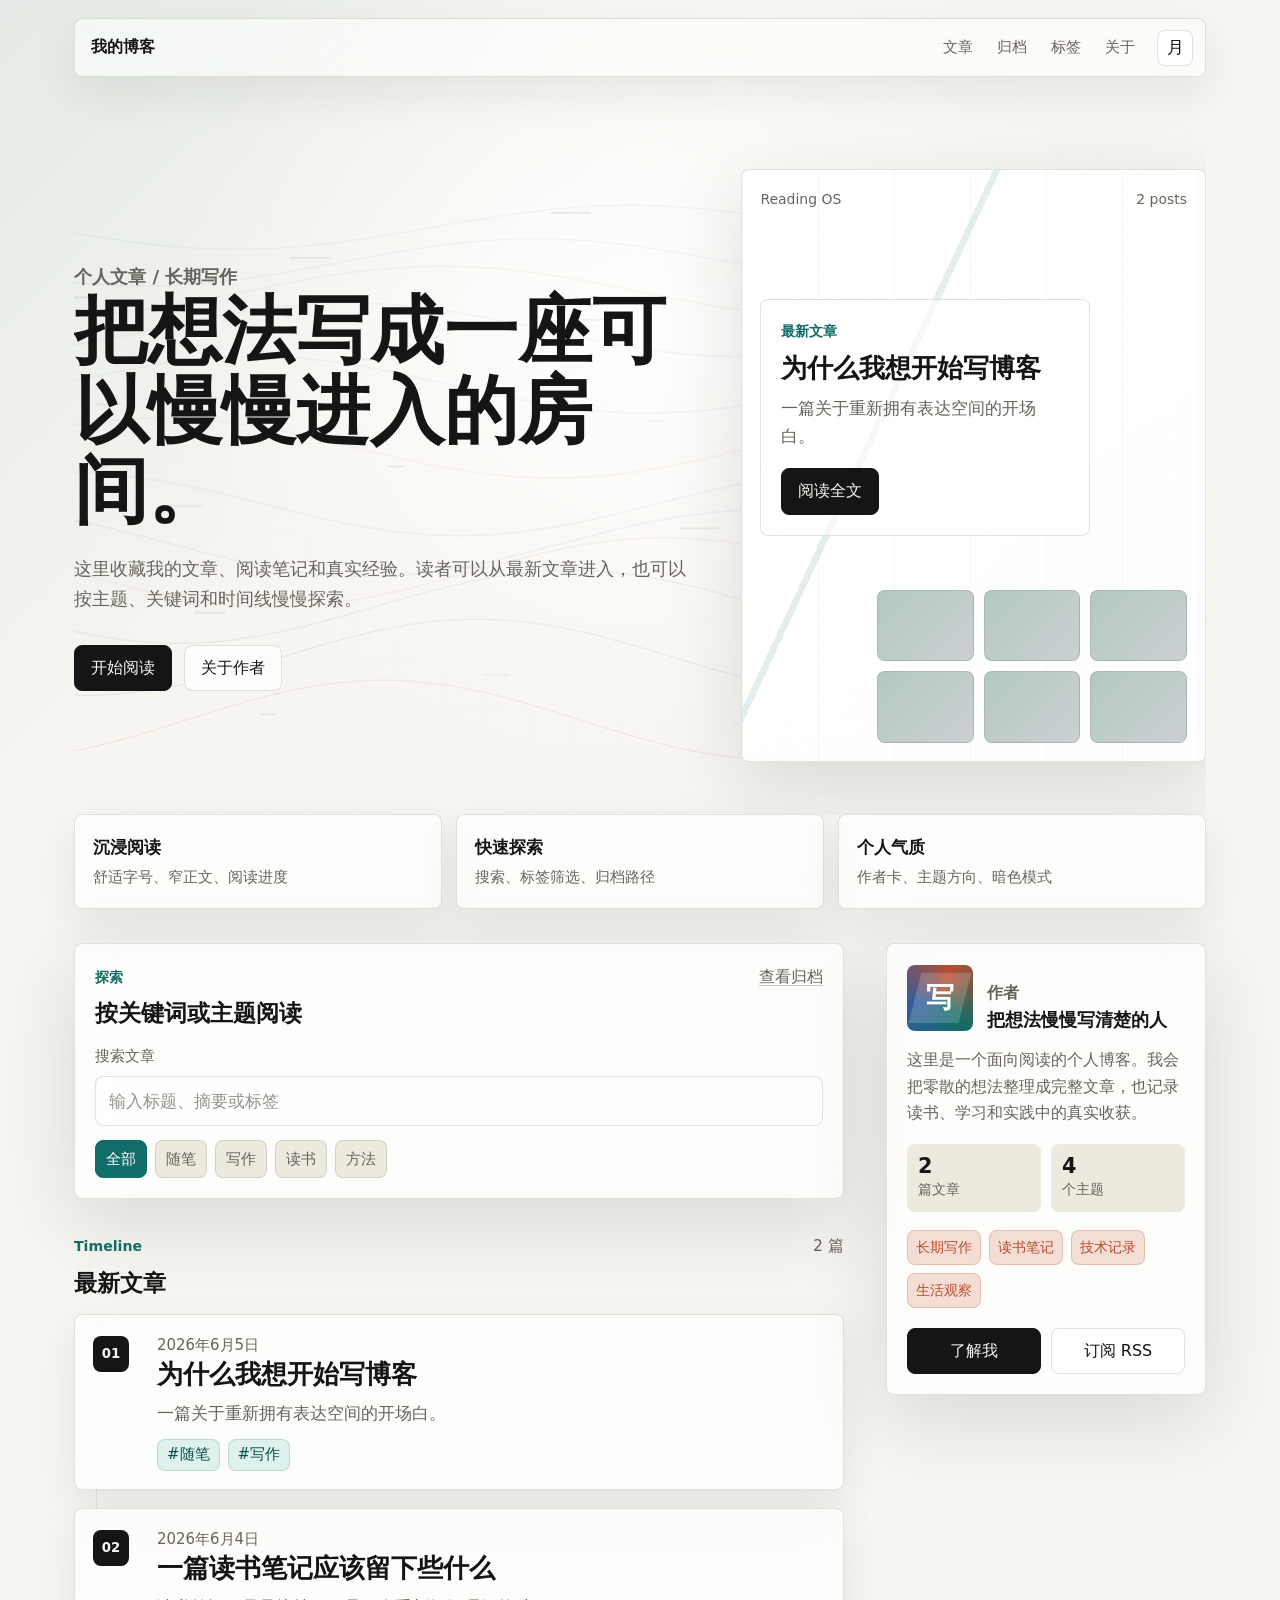
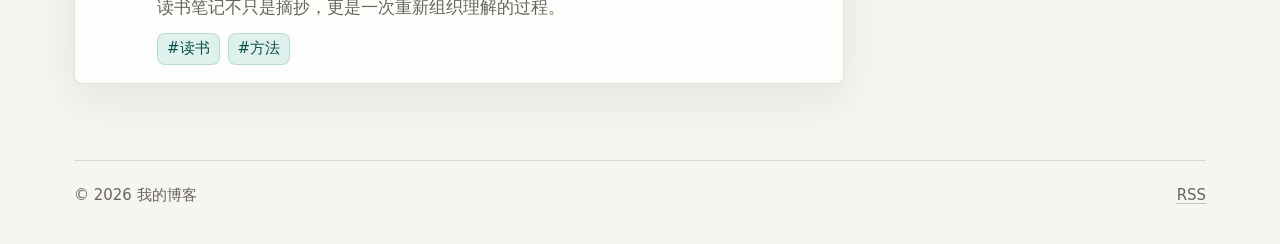
==== index.html @ 27caa25a "Add files via upload" ====
<!DOCTYPE html><html lang="zh-CN"> <head><meta charset="UTF-8"><meta name="description" content="一个用来认真写文章、整理想法、分享阅读的个人博客。"><meta name="viewport" content="width=device-width, initial-scale=1.0"><link rel="icon" type="image/svg+xml" href="/favicon.svg"><link rel="alternate" type="application/rss+xml" title="我的博客 RSS" href="/rss.xml"><title>我的博客</title><link rel="stylesheet" href="/_astro/BaseLayout.DSLB6Lpn.css"></head> <body> <div class="reading-progress" data-reading-progress aria-hidden="true"></div> <div class="page-shell"> <header class="site-header"> <a class="brand" href="/" aria-label="回到首页">我的博客</a> <div class="header-actions"> <nav aria-label="主导航"> <a href="/">文章</a><a href="/archive/">归档</a><a href="/tags/">标签</a><a href="/about/">关于</a> </nav> <button class="icon-button" type="button" data-theme-toggle aria-label="切换到深色模式">月</button> </div> </header> <main>  <section class="hero-stage" data-spotlight> <canvas class="kinetic-canvas" data-kinetic-canvas aria-hidden="true"></canvas> <div class="hero-copy" data-reveal> <p class="eyebrow">个人文章 / 长期写作</p> <h1>把想法写成一座可以慢慢进入的房间。</h1> <p>
这里收藏我的文章、阅读笔记和真实经验。读者可以从最新文章进入，也可以按主题、关键词和时间线慢慢探索。
</p> <div class="hero-actions" aria-label="主要入口"> <a class="primary-link" href="#latest-posts">开始阅读</a> <a class="secondary-link" href="/about/">关于作者</a> </div> </div> <div class="hero-visual" data-depth-card data-reveal> <div class="device-shell"> <div class="device-topline"> <span>Reading OS</span> <span>2 posts</span> </div> <article class="feature-note"> <p>最新文章</p> <h2>为什么我想开始写博客</h2> <span>一篇关于重新拥有表达空间的开场白。</span> <a href="/posts/hello-blog/">阅读全文</a> </article> <div class="signal-grid" aria-hidden="true"> <span></span> <span></span> <span></span> <span></span> <span></span> <span></span> </div> </div> </div> </section> <section class="experience-strip" aria-label="博客特性"> <div data-reveal> <strong>沉浸阅读</strong> <span>舒适字号、窄正文、阅读进度</span> </div> <div data-reveal> <strong>快速探索</strong> <span>搜索、标签筛选、归档路径</span> </div> <div data-reveal> <strong>个人气质</strong> <span>作者卡、主题方向、暗色模式</span> </div> </section> <div class="home-grid"> <div> <section class="explore-panel" aria-labelledby="explore-posts" data-depth-card data-reveal> <div class="section-heading"> <div> <p class="eyebrow">探索</p> <h2 id="explore-posts">按关键词或主题阅读</h2> </div> <a href="/archive/">查看归档</a> </div> <label class="search-box"> <span>搜索文章</span> <input data-post-search type="search" placeholder="输入标题、摘要或标签" autocomplete="off"> </label> <div class="filter-row" aria-label="按标签筛选"> <button class="filter-chip is-active" type="button" data-tag-filter="全部" aria-pressed="true"> 全部 </button><button class="filter-chip" type="button" data-tag-filter="随笔" aria-pressed="false"> 随笔 </button><button class="filter-chip" type="button" data-tag-filter="写作" aria-pressed="false"> 写作 </button><button class="filter-chip" type="button" data-tag-filter="读书" aria-pressed="false"> 读书 </button><button class="filter-chip" type="button" data-tag-filter="方法" aria-pressed="false"> 方法 </button> </div> </section> <section class="article-section" aria-labelledby="latest-posts"> <div class="section-heading" data-reveal> <div> <p class="eyebrow">Timeline</p> <h2 id="latest-posts">最新文章</h2> </div> <span class="count-label">2 篇</span> </div> <div class="post-list"> <article class="post-card" data-post-card data-depth-card data-reveal data-tags="随笔,写作" data-search-text="为什么我想开始写博客 一篇关于重新拥有表达空间的开场白。 随笔 写作" style="--delay: 0ms"> <div class="post-index">01</div> <div class="post-content"> <div class="post-meta">2026年6月5日</div> <h2><a href="/posts/hello-blog/">为什么我想开始写博客</a></h2> <p>一篇关于重新拥有表达空间的开场白。</p> <div class="tag-row" aria-label="文章标签"> <a href="/tags/%E9%9A%8F%E7%AC%94/">#随笔</a><a href="/tags/%E5%86%99%E4%BD%9C/">#写作</a> </div> </div> </article><article class="post-card" data-post-card data-depth-card data-reveal data-tags="读书,方法" data-search-text="一篇读书笔记应该留下些什么 读书笔记不只是摘抄，更是一次重新组织理解的过程。 读书 方法" style="--delay: 80ms"> <div class="post-index">02</div> <div class="post-content"> <div class="post-meta">2026年6月4日</div> <h2><a href="/posts/reading-notes-example/">一篇读书笔记应该留下些什么</a></h2> <p>读书笔记不只是摘抄，更是一次重新组织理解的过程。</p> <div class="tag-row" aria-label="文章标签"> <a href="/tags/%E8%AF%BB%E4%B9%A6/">#读书</a><a href="/tags/%E6%96%B9%E6%B3%95/">#方法</a> </div> </div> </article> </div> <p class="empty-state" data-empty-state hidden>没有找到匹配的文章。</p> </section> </div> <aside class="author-panel" data-depth-card data-reveal aria-label="作者资料"> <div class="author-identity"> <div class="author-avatar" aria-hidden="true"> <span>写</span> </div> <div> <p class="eyebrow">作者</p> <h2>把想法慢慢写清楚的人</h2> </div> </div> <p>
这里是一个面向阅读的个人博客。我会把零散的想法整理成完整文章，也记录读书、学习和实践中的真实收获。
</p> <div class="author-stats" aria-label="博客概况"> <span><strong>2</strong> 篇文章</span> <span><strong>4</strong> 个主题</span> </div> <div class="topic-list" aria-label="常写主题"> <span>长期写作</span><span>读书笔记</span><span>技术记录</span><span>生活观察</span> </div> <div class="author-links"> <a href="/about/">了解我</a> <a href="/rss.xml">订阅 RSS</a> </div> </aside> </div>  </main> <footer class="site-footer"> <span>© 2026 我的博客</span> <a href="/rss.xml">RSS</a> </footer> </div> <script src="/site.js"></script> </body> </html>
---- _astro/BaseLayout.DSLB6Lpn.css ----
:root{color-scheme:light;--bg: #f6f5f0;--bg-rgb: 246, 245, 240;--surface: rgba(255, 255, 255, .74);--surface-solid: #ffffff;--surface-soft: #ece9df;--text: #151515;--muted: #67645c;--line: rgba(32, 32, 29, .13);--accent: #126c67;--accent-strong: #0a4d49;--accent-soft: #dff1ec;--warm: #b94d30;--warm-soft: #f4ddd4;--cool: #345c9c;--focus: #b94d30;--shadow: 0 24px 80px rgba(29, 29, 26, .13);--soft-shadow: 0 16px 45px rgba(29, 29, 26, .08);--max-width: 1180px;--reading-width: 720px;--spotlight-x: 50%;--spotlight-y: 18%}:root[data-theme=dark]{color-scheme:dark;--bg: #0f1110;--bg-rgb: 15, 17, 16;--surface: rgba(30, 32, 30, .72);--surface-solid: #1d1f1d;--surface-soft: #262925;--text: #f6f3ea;--muted: #b5b0a3;--line: rgba(246, 243, 234, .13);--accent: #79d2c2;--accent-strong: #a8efe2;--accent-soft: #173a36;--warm: #f09a75;--warm-soft: #3b261f;--cool: #9bbcff;--shadow: 0 24px 90px rgba(0, 0, 0, .42);--soft-shadow: 0 14px 42px rgba(0, 0, 0, .3)}*{box-sizing:border-box}html{background:radial-gradient(circle at var(--spotlight-x) var(--spotlight-y),rgba(255,255,255,.9),transparent 28rem),linear-gradient(135deg,rgba(18,108,103,.08),transparent 34rem),var(--bg);color:var(--text);font-family:ui-sans-serif,system-ui,-apple-system,BlinkMacSystemFont,Segoe UI,sans-serif;font-size:17px;line-height:1.65;scroll-behavior:smooth}:root[data-theme=dark] html,:root[data-theme=dark]{background:radial-gradient(circle at var(--spotlight-x) var(--spotlight-y),rgba(121,210,194,.18),transparent 28rem),linear-gradient(135deg,rgba(240,154,117,.1),transparent 34rem),var(--bg)}body{margin:0}body:before{background-image:linear-gradient(rgba(var(--bg-rgb),.2) 1px,transparent 1px),linear-gradient(90deg,rgba(var(--bg-rgb),.2) 1px,transparent 1px);background-size:44px 44px;content:"";inset:0;opacity:.34;pointer-events:none;position:fixed;z-index:-1}a{color:inherit;text-decoration-color:color-mix(in srgb,currentColor 35%,transparent);text-underline-offset:.18em;transition:color .18s ease,text-decoration-color .18s ease,background .18s ease,border-color .18s ease,transform .18s ease}a:hover{color:var(--accent-strong);text-decoration-color:currentColor}button,input{font:inherit}a:focus-visible,button:focus-visible,input:focus-visible{border-radius:8px;outline:3px solid color-mix(in srgb,var(--focus) 44%,transparent);outline-offset:4px}.reading-progress{background:linear-gradient(90deg,var(--accent),var(--cool),var(--warm));height:3px;left:0;position:fixed;right:0;top:0;transform:scaleX(0);transform-origin:left;z-index:40}.page-shell{margin:0 auto;max-width:var(--max-width);min-height:100vh;padding:18px 24px 36px}.site-header{align-items:center;backdrop-filter:blur(22px) saturate(160%);background:color-mix(in srgb,var(--surface) 76%,transparent);border:1px solid var(--line);border-radius:8px;box-shadow:var(--soft-shadow);display:flex;justify-content:space-between;gap:20px;padding:10px 12px 10px 16px;position:sticky;top:14px;z-index:30}.brand{color:var(--text);font-size:.96rem;font-weight:780;text-decoration:none;white-space:nowrap}.header-actions{align-items:center;display:flex;gap:12px}.site-header nav{align-items:center;display:flex;flex-wrap:wrap;gap:4px;justify-content:flex-end}.site-header nav a{border-radius:8px;color:var(--muted);font-size:.9rem;padding:6px 10px;text-decoration:none}.site-header nav a:hover{background:var(--surface-soft);color:var(--text)}.icon-button{align-items:center;background:var(--surface-solid);border:1px solid var(--line);border-radius:8px;color:var(--text);cursor:pointer;display:inline-flex;height:36px;justify-content:center;line-height:1;min-width:36px;padding:0}.icon-button:hover{border-color:color-mix(in srgb,var(--accent) 45%,var(--line));color:var(--accent-strong);transform:translateY(-1px)}main{padding:34px 0 32px}.hero-stage{align-items:center;display:grid;gap:42px;grid-template-columns:minmax(0,1.05fr) minmax(340px,.78fr);overflow:hidden;padding:58px 0 52px;position:relative}.kinetic-canvas{inset:0;opacity:.9;pointer-events:none;position:absolute;width:100%;height:100%;z-index:-1}.hero-copy{max-width:760px}.eyebrow{color:var(--accent);font-size:.83rem;font-weight:780;margin:0 0 12px}h1,h2,h3{line-height:1.08;margin:0}.hero-copy h1,.intro h1,.page-title h1,.article-header h1{font-family:ui-serif,Georgia,Times New Roman,"Noto Serif SC",serif;font-size:4.35rem;font-weight:820;max-width:830px}.hero-copy p,.intro p,.page-title p,.article-header p{color:var(--muted);font-size:1.08rem;margin:22px 0 0;max-width:650px}.hero-actions{display:flex;flex-wrap:wrap;gap:12px;margin-top:30px}.primary-link,.secondary-link,.author-links a,.feature-note a{align-items:center;border-radius:8px;display:inline-flex;font-size:.94rem;justify-content:center;min-height:42px;padding:9px 16px;text-decoration:none}.primary-link,.author-links a:first-child,.feature-note a{background:var(--text);border:1px solid var(--text);color:var(--bg)}.secondary-link,.author-links a:last-child{background:var(--surface);border:1px solid var(--line);color:var(--text)}.primary-link:hover,.secondary-link:hover,.author-links a:hover,.feature-note a:hover{transform:translateY(-2px)}.hero-visual{perspective:1200px}.device-shell{backdrop-filter:blur(28px) saturate(150%);background:linear-gradient(145deg,color-mix(in srgb,var(--surface-solid) 82%,transparent),color-mix(in srgb,var(--surface) 74%,transparent)),var(--surface);border:1px solid var(--line);border-radius:8px;box-shadow:var(--shadow);min-height:490px;overflow:hidden;padding:18px;position:relative;transform-style:preserve-3d}.device-shell:before{background:linear-gradient(115deg,transparent 0 34%,color-mix(in srgb,var(--accent) 28%,transparent) 34% 35%,transparent 35% 100%),repeating-linear-gradient(90deg,color-mix(in srgb,var(--line) 58%,transparent) 0 1px,transparent 1px 76px);content:"";inset:0;opacity:.42;position:absolute}.device-topline,.feature-note,.signal-grid{position:relative}.device-topline{align-items:center;color:var(--muted);display:flex;font-size:.82rem;justify-content:space-between}.feature-note{background:color-mix(in srgb,var(--surface-solid) 66%,transparent);border:1px solid var(--line);border-radius:8px;margin-top:88px;max-width:330px;padding:20px}.feature-note p{color:var(--accent);font-size:.84rem;font-weight:760;margin:0 0 10px}.feature-note h2{font-size:1.55rem}.feature-note span{color:var(--muted);display:block;margin-top:12px}.feature-note a{margin-top:18px}.signal-grid{display:grid;gap:10px;grid-template-columns:repeat(3,1fr);margin-left:auto;margin-top:54px;width:min(100%,310px)}.signal-grid span{aspect-ratio:1.35;background:linear-gradient(135deg,color-mix(in srgb,var(--accent) 26%,transparent),color-mix(in srgb,var(--cool) 18%,transparent)),var(--surface-soft);border:1px solid var(--line);border-radius:8px}.experience-strip{display:grid;gap:14px;grid-template-columns:repeat(3,1fr);margin-bottom:34px}.experience-strip div{backdrop-filter:blur(18px);background:var(--surface);border:1px solid var(--line);border-radius:8px;box-shadow:var(--soft-shadow);padding:18px}.experience-strip strong,.experience-strip span{display:block}.experience-strip strong{font-size:1rem}.experience-strip span{color:var(--muted);font-size:.9rem;margin-top:4px}.home-grid,.about-grid{align-items:start;display:grid;gap:42px;grid-template-columns:minmax(0,1fr) 320px}.about-grid{grid-template-columns:minmax(0,var(--reading-width)) 320px}.author-panel,.explore-panel{backdrop-filter:blur(24px) saturate(145%);background:var(--surface);border:1px solid var(--line);border-radius:8px;box-shadow:var(--shadow)}.author-panel{padding:20px;position:sticky;top:92px;transform-style:preserve-3d}.author-identity{align-items:center;display:flex;gap:14px}.author-avatar{align-items:center;aspect-ratio:1;background:conic-gradient(from 140deg,var(--accent),var(--cool),var(--warm),var(--accent));border-radius:8px;color:#fff;display:inline-flex;flex:0 0 66px;font-family:ui-serif,Georgia,"Noto Serif SC",serif;font-size:1.65rem;font-weight:820;justify-content:center;overflow:hidden;position:relative}.author-avatar:before{background:#ffffff2e;content:"";inset:8px;position:absolute;transform:skew(-14deg)}.author-avatar span{position:relative}.author-panel .eyebrow{margin-bottom:2px}.author-panel h2{font-size:1.08rem;line-height:1.24}.author-panel p{color:var(--muted);font-size:.94rem;margin:16px 0 0}.author-stats{display:grid;gap:10px;grid-template-columns:1fr 1fr;margin-top:18px}.author-stats span{background:var(--surface-soft);border-radius:8px;color:var(--muted);display:grid;font-size:.82rem;padding:11px}.author-stats strong{color:var(--text);font-size:1.22rem;line-height:1.1}.topic-list{display:flex;flex-wrap:wrap;gap:8px;margin-top:18px}.topic-list span{background:var(--warm-soft);border:1px solid color-mix(in srgb,var(--warm) 22%,transparent);border-radius:8px;color:var(--warm);font-size:.82rem;padding:5px 8px}.author-links{display:grid;gap:10px;grid-template-columns:1fr 1fr;margin-top:20px}.explore-panel{margin-bottom:34px;padding:20px}.section-heading{align-items:baseline;display:flex;justify-content:space-between;gap:16px;margin-bottom:18px}.section-heading h2{font-size:1.35rem}.section-heading a,.count-label{color:var(--muted);font-size:.92rem}.search-box{display:grid;gap:8px}.search-box span{color:var(--muted);font-size:.86rem}.search-box input{background:color-mix(in srgb,var(--surface-solid) 65%,transparent);border:1px solid var(--line);border-radius:8px;color:var(--text);min-height:48px;padding:10px 13px;width:100%}.search-box input::placeholder{color:color-mix(in srgb,var(--muted) 70%,transparent)}.filter-row{display:flex;flex-wrap:wrap;gap:8px;margin-top:14px}.filter-chip{background:var(--surface-soft);border:1px solid var(--line);border-radius:8px;color:var(--muted);cursor:pointer;font-size:.86rem;min-height:34px;padding:6px 10px;transition:transform .16s ease,background .16s ease,color .16s ease}.filter-chip:hover{transform:translateY(-1px)}.filter-chip.is-active{background:var(--accent);border-color:var(--accent);color:#fff}.article-section{position:relative}.article-section:before{background:linear-gradient(var(--accent),transparent);content:"";height:calc(100% - 84px);left:22px;opacity:.22;position:absolute;top:84px;width:1px}.post-list{display:grid;gap:18px}.post-card{backdrop-filter:blur(20px);background:var(--surface);border:1px solid var(--line);border-radius:8px;box-shadow:var(--soft-shadow);display:grid;gap:18px;grid-template-columns:46px minmax(0,1fr);padding:18px;position:relative;transform-style:preserve-3d;transition:background .18s ease,border-color .18s ease,box-shadow .18s ease,transform .18s ease}.post-card:hover{border-color:color-mix(in srgb,var(--accent) 34%,var(--line));box-shadow:var(--shadow)}.post-card[hidden]{display:none}.post-index{align-items:center;background:var(--text);border-radius:8px;color:var(--bg);display:inline-flex;font-size:.78rem;font-weight:760;height:36px;justify-content:center;margin-top:3px;width:36px}.post-card h2{font-size:1.5rem;margin-top:4px}.post-card h2 a{text-decoration:none}.post-card p{color:var(--muted);margin:10px 0 12px;max-width:680px}.post-meta{align-items:center;color:var(--muted);display:flex;flex-wrap:wrap;font-size:.88rem;gap:8px 14px}.tag-row{display:flex;flex-wrap:wrap;gap:8px}.tag-row a,.tag-cloud a{background:var(--accent-soft);border:1px solid color-mix(in srgb,var(--accent) 18%,transparent);border-radius:8px;color:var(--accent-strong);font-size:.88rem;line-height:1.2;padding:6px 9px;text-decoration:none}.tag-row a:hover,.tag-cloud a:hover{background:color-mix(in srgb,var(--accent-soft) 76%,var(--surface-solid));transform:translateY(-1px)}.empty-state{background:var(--surface);border:1px dashed var(--line);border-radius:8px;color:var(--muted);margin-top:16px;padding:16px}.page-title{border-bottom:1px solid var(--line);margin-bottom:34px;padding-bottom:28px}.article-page{margin:0 auto;max-width:var(--reading-width)}.article-header{border-bottom:1px solid var(--line);margin-bottom:34px;padding-bottom:28px}.article-header h1,.page-title h1{font-size:3rem;margin-top:12px}.article-header .tag-row{margin-top:18px}.prose{font-family:ui-serif,Georgia,Times New Roman,"Noto Serif SC",serif;font-size:1.08rem}.prose>*+*{margin-top:1.05em}.prose h2{font-family:ui-sans-serif,system-ui,-apple-system,BlinkMacSystemFont,Segoe UI,sans-serif;font-size:1.32rem;margin-top:2em}.prose p{margin-bottom:0}.prose ul,.prose ol{padding-left:1.4em}.prose li+li{margin-top:.35em}.prose code{background:var(--surface-soft);border-radius:4px;font-family:ui-monospace,SFMono-Regular,Consolas,Liberation Mono,monospace;font-size:.92em;padding:.1em .28em}.prose pre{background:#20201d;border-radius:8px;color:#fbfaf7;overflow-x:auto;padding:18px}.prose pre code{background:transparent;color:inherit;padding:0}.archive-list{display:grid;gap:32px}.archive-year h2{color:var(--accent);font-size:1rem;margin-bottom:10px}.archive-year ul{display:grid;gap:12px;list-style:none;margin:0;padding:0}.archive-year li{align-items:baseline;display:grid;gap:14px;grid-template-columns:74px 1fr}.archive-year time{color:var(--muted);font-size:.9rem}.tag-cloud{display:flex;flex-wrap:wrap;gap:10px}.tag-cloud a{align-items:center;display:inline-flex;gap:8px}.tag-cloud small{color:var(--muted);font-size:.78rem}.site-footer{align-items:center;border-top:1px solid var(--line);color:var(--muted);display:flex;font-size:.88rem;justify-content:space-between;gap:16px;margin-top:44px;padding-top:22px}[data-reveal]{opacity:1;transform:translateY(18px);transition:opacity .7s ease,transform .7s cubic-bezier(.2,.8,.2,1);transition-delay:var(--delay, 0ms)}[data-reveal].is-visible{opacity:1;transform:translateY(0)}@media(prefers-reduced-motion:reduce){*,*:before,*:after{animation-duration:.01ms!important;scroll-behavior:auto!important;transition-duration:.01ms!important}[data-reveal]{opacity:1;transform:none}}@media(max-width:980px){.hero-stage,.home-grid,.about-grid{grid-template-columns:1fr}.hero-stage{padding-top:40px}.hero-visual{max-width:560px}.author-panel{position:static}}@media(max-width:760px){html{font-size:16px}.page-shell{padding:12px 18px 30px}.site-header{align-items:flex-start;flex-direction:column;top:8px}.header-actions{align-items:flex-start;justify-content:space-between;width:100%}.site-header nav{justify-content:flex-start}main{padding-top:26px}.hero-stage{gap:22px;padding:26px 0 18px}.hero-copy h1{font-size:2.32rem}.hero-copy p{font-size:1rem;margin-top:16px}.hero-actions{margin-top:20px}.primary-link,.secondary-link{min-height:38px}.article-header h1,.page-title h1{font-size:2.2rem}.device-shell{min-height:246px;padding:14px}.feature-note{margin-top:28px;padding:16px}.feature-note h2{font-size:1.25rem}.feature-note span{margin-top:8px}.feature-note a{margin-top:12px;min-height:36px}.signal-grid{display:none}.experience-strip{grid-template-columns:1fr}.section-heading{align-items:flex-start;flex-direction:column;gap:8px}.author-links,.author-stats{grid-template-columns:1fr}.article-section:before{display:none}.post-card{grid-template-columns:1fr}.post-index{height:30px;width:42px}.archive-year li{gap:4px;grid-template-columns:1fr}}@media(max-width:430px){.hero-copy h1{font-size:2.18rem}.hero-actions{display:grid}.device-shell{min-height:238px}}
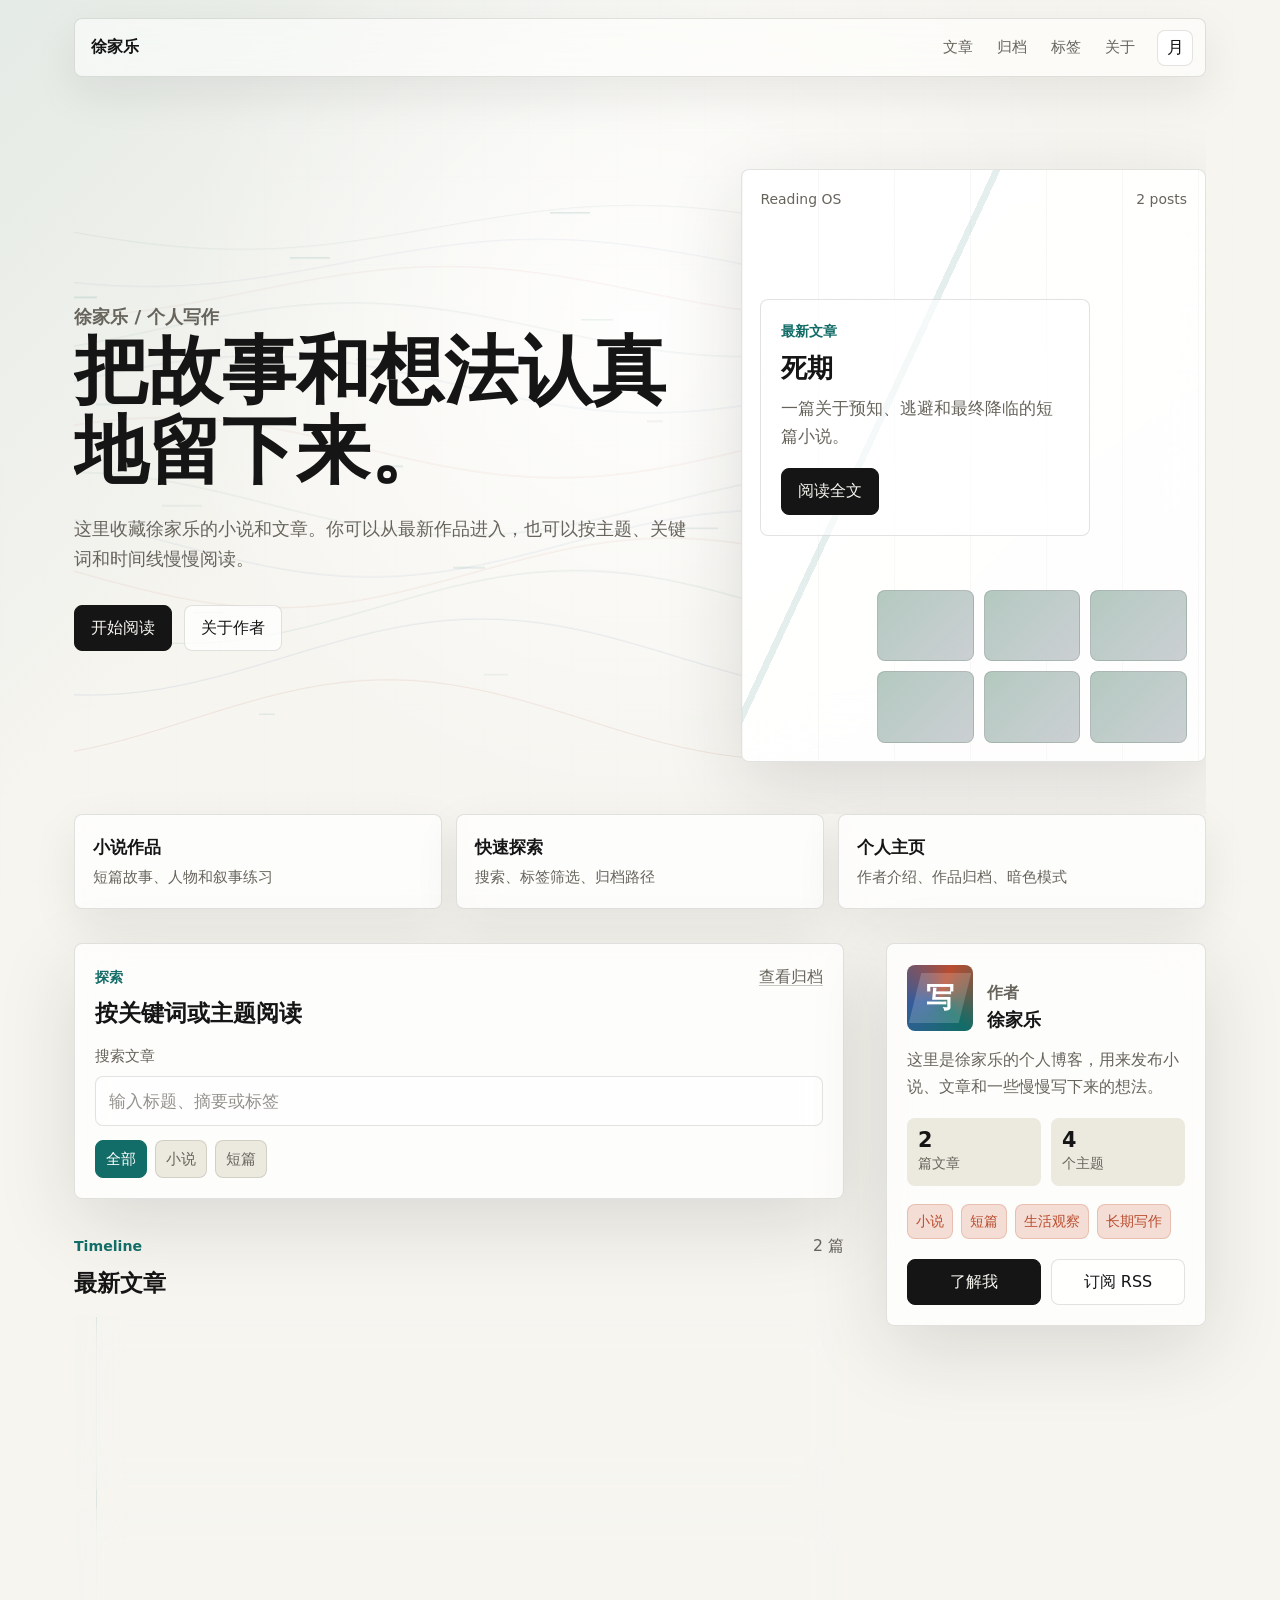
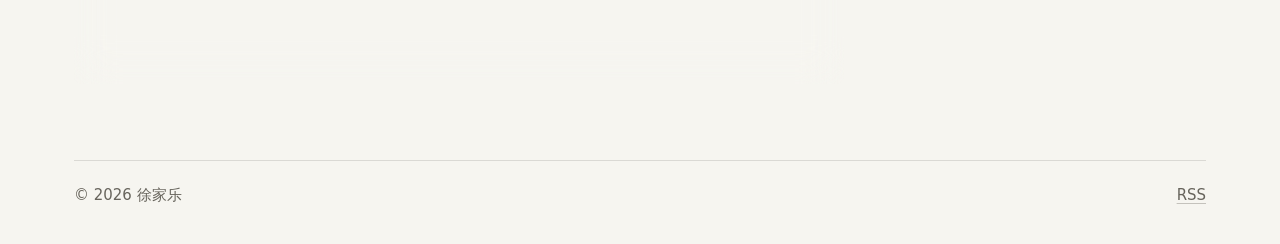
==== commit 67ee6d9c: "Add files via upload" ====
--- a/index.html
+++ b/index.html
@@ -1,5 +1,5 @@
-<!DOCTYPE html><html lang="zh-CN"> <head><meta charset="UTF-8"><meta name="description" content="一个用来认真写文章、整理想法、分享阅读的个人博客。"><meta name="viewport" content="width=device-width, initial-scale=1.0"><link rel="icon" type="image/svg+xml" href="/favicon.svg"><link rel="alternate" type="application/rss+xml" title="我的博客 RSS" href="/rss.xml"><title>我的博客</title><link rel="stylesheet" href="/_astro/BaseLayout.DSLB6Lpn.css"></head> <body> <div class="reading-progress" data-reading-progress aria-hidden="true"></div> <div class="page-shell"> <header class="site-header"> <a class="brand" href="/" aria-label="回到首页">我的博客</a> <div class="header-actions"> <nav aria-label="主导航"> <a href="/">文章</a><a href="/archive/">归档</a><a href="/tags/">标签</a><a href="/about/">关于</a> </nav> <button class="icon-button" type="button" data-theme-toggle aria-label="切换到深色模式">月</button> </div> </header> <main>  <section class="hero-stage" data-spotlight> <canvas class="kinetic-canvas" data-kinetic-canvas aria-hidden="true"></canvas> <div class="hero-copy" data-reveal> <p class="eyebrow">个人文章 / 长期写作</p> <h1>把想法写成一座可以慢慢进入的房间。</h1> <p>
-这里收藏我的文章、阅读笔记和真实经验。读者可以从最新文章进入，也可以按主题、关键词和时间线慢慢探索。
-</p> <div class="hero-actions" aria-label="主要入口"> <a class="primary-link" href="#latest-posts">开始阅读</a> <a class="secondary-link" href="/about/">关于作者</a> </div> </div> <div class="hero-visual" data-depth-card data-reveal> <div class="device-shell"> <div class="device-topline"> <span>Reading OS</span> <span>2 posts</span> </div> <article class="feature-note"> <p>最新文章</p> <h2>为什么我想开始写博客</h2> <span>一篇关于重新拥有表达空间的开场白。</span> <a href="/posts/hello-blog/">阅读全文</a> </article> <div class="signal-grid" aria-hidden="true"> <span></span> <span></span> <span></span> <span></span> <span></span> <span></span> </div> </div> </div> </section> <section class="experience-strip" aria-label="博客特性"> <div data-reveal> <strong>沉浸阅读</strong> <span>舒适字号、窄正文、阅读进度</span> </div> <div data-reveal> <strong>快速探索</strong> <span>搜索、标签筛选、归档路径</span> </div> <div data-reveal> <strong>个人气质</strong> <span>作者卡、主题方向、暗色模式</span> </div> </section> <div class="home-grid"> <div> <section class="explore-panel" aria-labelledby="explore-posts" data-depth-card data-reveal> <div class="section-heading"> <div> <p class="eyebrow">探索</p> <h2 id="explore-posts">按关键词或主题阅读</h2> </div> <a href="/archive/">查看归档</a> </div> <label class="search-box"> <span>搜索文章</span> <input data-post-search type="search" placeholder="输入标题、摘要或标签" autocomplete="off"> </label> <div class="filter-row" aria-label="按标签筛选"> <button class="filter-chip is-active" type="button" data-tag-filter="全部" aria-pressed="true"> 全部 </button><button class="filter-chip" type="button" data-tag-filter="随笔" aria-pressed="false"> 随笔 </button><button class="filter-chip" type="button" data-tag-filter="写作" aria-pressed="false"> 写作 </button><button class="filter-chip" type="button" data-tag-filter="读书" aria-pressed="false"> 读书 </button><button class="filter-chip" type="button" data-tag-filter="方法" aria-pressed="false"> 方法 </button> </div> </section> <section class="article-section" aria-labelledby="latest-posts"> <div class="section-heading" data-reveal> <div> <p class="eyebrow">Timeline</p> <h2 id="latest-posts">最新文章</h2> </div> <span class="count-label">2 篇</span> </div> <div class="post-list"> <article class="post-card" data-post-card data-depth-card data-reveal data-tags="随笔,写作" data-search-text="为什么我想开始写博客 一篇关于重新拥有表达空间的开场白。 随笔 写作" style="--delay: 0ms"> <div class="post-index">01</div> <div class="post-content"> <div class="post-meta">2026年6月5日</div> <h2><a href="/posts/hello-blog/">为什么我想开始写博客</a></h2> <p>一篇关于重新拥有表达空间的开场白。</p> <div class="tag-row" aria-label="文章标签"> <a href="/tags/%E9%9A%8F%E7%AC%94/">#随笔</a><a href="/tags/%E5%86%99%E4%BD%9C/">#写作</a> </div> </div> </article><article class="post-card" data-post-card data-depth-card data-reveal data-tags="读书,方法" data-search-text="一篇读书笔记应该留下些什么 读书笔记不只是摘抄，更是一次重新组织理解的过程。 读书 方法" style="--delay: 80ms"> <div class="post-index">02</div> <div class="post-content"> <div class="post-meta">2026年6月4日</div> <h2><a href="/posts/reading-notes-example/">一篇读书笔记应该留下些什么</a></h2> <p>读书笔记不只是摘抄，更是一次重新组织理解的过程。</p> <div class="tag-row" aria-label="文章标签"> <a href="/tags/%E8%AF%BB%E4%B9%A6/">#读书</a><a href="/tags/%E6%96%B9%E6%B3%95/">#方法</a> </div> </div> </article> </div> <p class="empty-state" data-empty-state hidden>没有找到匹配的文章。</p> </section> </div> <aside class="author-panel" data-depth-card data-reveal aria-label="作者资料"> <div class="author-identity"> <div class="author-avatar" aria-hidden="true"> <span>写</span> </div> <div> <p class="eyebrow">作者</p> <h2>把想法慢慢写清楚的人</h2> </div> </div> <p>
-这里是一个面向阅读的个人博客。我会把零散的想法整理成完整文章，也记录读书、学习和实践中的真实收获。
-</p> <div class="author-stats" aria-label="博客概况"> <span><strong>2</strong> 篇文章</span> <span><strong>4</strong> 个主题</span> </div> <div class="topic-list" aria-label="常写主题"> <span>长期写作</span><span>读书笔记</span><span>技术记录</span><span>生活观察</span> </div> <div class="author-links"> <a href="/about/">了解我</a> <a href="/rss.xml">订阅 RSS</a> </div> </aside> </div>  </main> <footer class="site-footer"> <span>© 2026 我的博客</span> <a href="/rss.xml">RSS</a> </footer> </div> <script src="/site.js"></script> </body> </html>+<!DOCTYPE html><html lang="zh-CN"> <head><meta charset="UTF-8"><meta name="description" content="徐家乐的个人文章与小说作品。"><meta name="viewport" content="width=device-width, initial-scale=1.0"><link rel="icon" type="image/svg+xml" href="/favicon.svg"><link rel="alternate" type="application/rss+xml" title="徐家乐 RSS" href="/rss.xml"><title>徐家乐</title><link rel="stylesheet" href="/_astro/BaseLayout.DSLB6Lpn.css"></head> <body> <div class="reading-progress" data-reading-progress aria-hidden="true"></div> <div class="page-shell"> <header class="site-header"> <a class="brand" href="/" aria-label="回到首页">徐家乐</a> <div class="header-actions"> <nav aria-label="主导航"> <a href="/">文章</a><a href="/archive/">归档</a><a href="/tags/">标签</a><a href="/about/">关于</a> </nav> <button class="icon-button" type="button" data-theme-toggle aria-label="切换到深色模式">月</button> </div> </header> <main>  <section class="hero-stage" data-spotlight> <canvas class="kinetic-canvas" data-kinetic-canvas aria-hidden="true"></canvas> <div class="hero-copy" data-reveal> <p class="eyebrow">徐家乐 / 个人写作</p> <h1>把故事和想法认真地留下来。</h1> <p>
+这里收藏徐家乐的小说和文章。你可以从最新作品进入，也可以按主题、关键词和时间线慢慢阅读。
+</p> <div class="hero-actions" aria-label="主要入口"> <a class="primary-link" href="#latest-posts">开始阅读</a> <a class="secondary-link" href="/about/">关于作者</a> </div> </div> <div class="hero-visual" data-depth-card data-reveal> <div class="device-shell"> <div class="device-topline"> <span>Reading OS</span> <span>2 posts</span> </div> <article class="feature-note"> <p>最新文章</p> <h2>死期</h2> <span>一篇关于预知、逃避和最终降临的短篇小说。</span> <a href="/posts/deadline/">阅读全文</a> </article> <div class="signal-grid" aria-hidden="true"> <span></span> <span></span> <span></span> <span></span> <span></span> <span></span> </div> </div> </div> </section> <section class="experience-strip" aria-label="博客特性"> <div data-reveal> <strong>小说作品</strong> <span>短篇故事、人物和叙事练习</span> </div> <div data-reveal> <strong>快速探索</strong> <span>搜索、标签筛选、归档路径</span> </div> <div data-reveal> <strong>个人主页</strong> <span>作者介绍、作品归档、暗色模式</span> </div> </section> <div class="home-grid"> <div> <section class="explore-panel" aria-labelledby="explore-posts" data-depth-card data-reveal> <div class="section-heading"> <div> <p class="eyebrow">探索</p> <h2 id="explore-posts">按关键词或主题阅读</h2> </div> <a href="/archive/">查看归档</a> </div> <label class="search-box"> <span>搜索文章</span> <input data-post-search type="search" placeholder="输入标题、摘要或标签" autocomplete="off"> </label> <div class="filter-row" aria-label="按标签筛选"> <button class="filter-chip is-active" type="button" data-tag-filter="全部" aria-pressed="true"> 全部 </button><button class="filter-chip" type="button" data-tag-filter="小说" aria-pressed="false"> 小说 </button><button class="filter-chip" type="button" data-tag-filter="短篇" aria-pressed="false"> 短篇 </button> </div> </section> <section class="article-section" aria-labelledby="latest-posts"> <div class="section-heading" data-reveal> <div> <p class="eyebrow">Timeline</p> <h2 id="latest-posts">最新文章</h2> </div> <span class="count-label">2 篇</span> </div> <div class="post-list"> <article class="post-card" data-post-card data-depth-card data-reveal data-tags="小说,短篇" data-search-text="死期 一篇关于预知、逃避和最终降临的短篇小说。 小说 短篇" style="--delay: 0ms"> <div class="post-index">01</div> <div class="post-content"> <div class="post-meta">2026年6月2日</div> <h2><a href="/posts/deadline/">死期</a></h2> <p>一篇关于预知、逃避和最终降临的短篇小说。</p> <div class="tag-row" aria-label="文章标签"> <a href="/tags/%E5%B0%8F%E8%AF%B4/">#小说</a><a href="/tags/%E7%9F%AD%E7%AF%87/">#短篇</a> </div> </div> </article><article class="post-card" data-post-card data-depth-card data-reveal data-tags="小说,短篇" data-search-text="斗鸡 一篇围绕斗鸡、铜镜和石磊展开的乡村短篇小说。 小说 短篇" style="--delay: 80ms"> <div class="post-index">02</div> <div class="post-content"> <div class="post-meta">2026年6月1日</div> <h2><a href="/posts/cockfight/">斗鸡</a></h2> <p>一篇围绕斗鸡、铜镜和石磊展开的乡村短篇小说。</p> <div class="tag-row" aria-label="文章标签"> <a href="/tags/%E5%B0%8F%E8%AF%B4/">#小说</a><a href="/tags/%E7%9F%AD%E7%AF%87/">#短篇</a> </div> </div> </article> </div> <p class="empty-state" data-empty-state hidden>没有找到匹配的文章。</p> </section> </div> <aside class="author-panel" data-depth-card data-reveal aria-label="作者资料"> <div class="author-identity"> <div class="author-avatar" aria-hidden="true"> <span>写</span> </div> <div> <p class="eyebrow">作者</p> <h2>徐家乐</h2> </div> </div> <p>
+这里是徐家乐的个人博客，用来发布小说、文章和一些慢慢写下来的想法。
+</p> <div class="author-stats" aria-label="博客概况"> <span><strong>2</strong> 篇文章</span> <span><strong>4</strong> 个主题</span> </div> <div class="topic-list" aria-label="常写主题"> <span>小说</span><span>短篇</span><span>生活观察</span><span>长期写作</span> </div> <div class="author-links"> <a href="/about/">了解我</a> <a href="/rss.xml">订阅 RSS</a> </div> </aside> </div>  </main> <footer class="site-footer"> <span>© 2026 徐家乐</span> <a href="/rss.xml">RSS</a> </footer> </div> <script src="/site.js"></script> </body> </html>
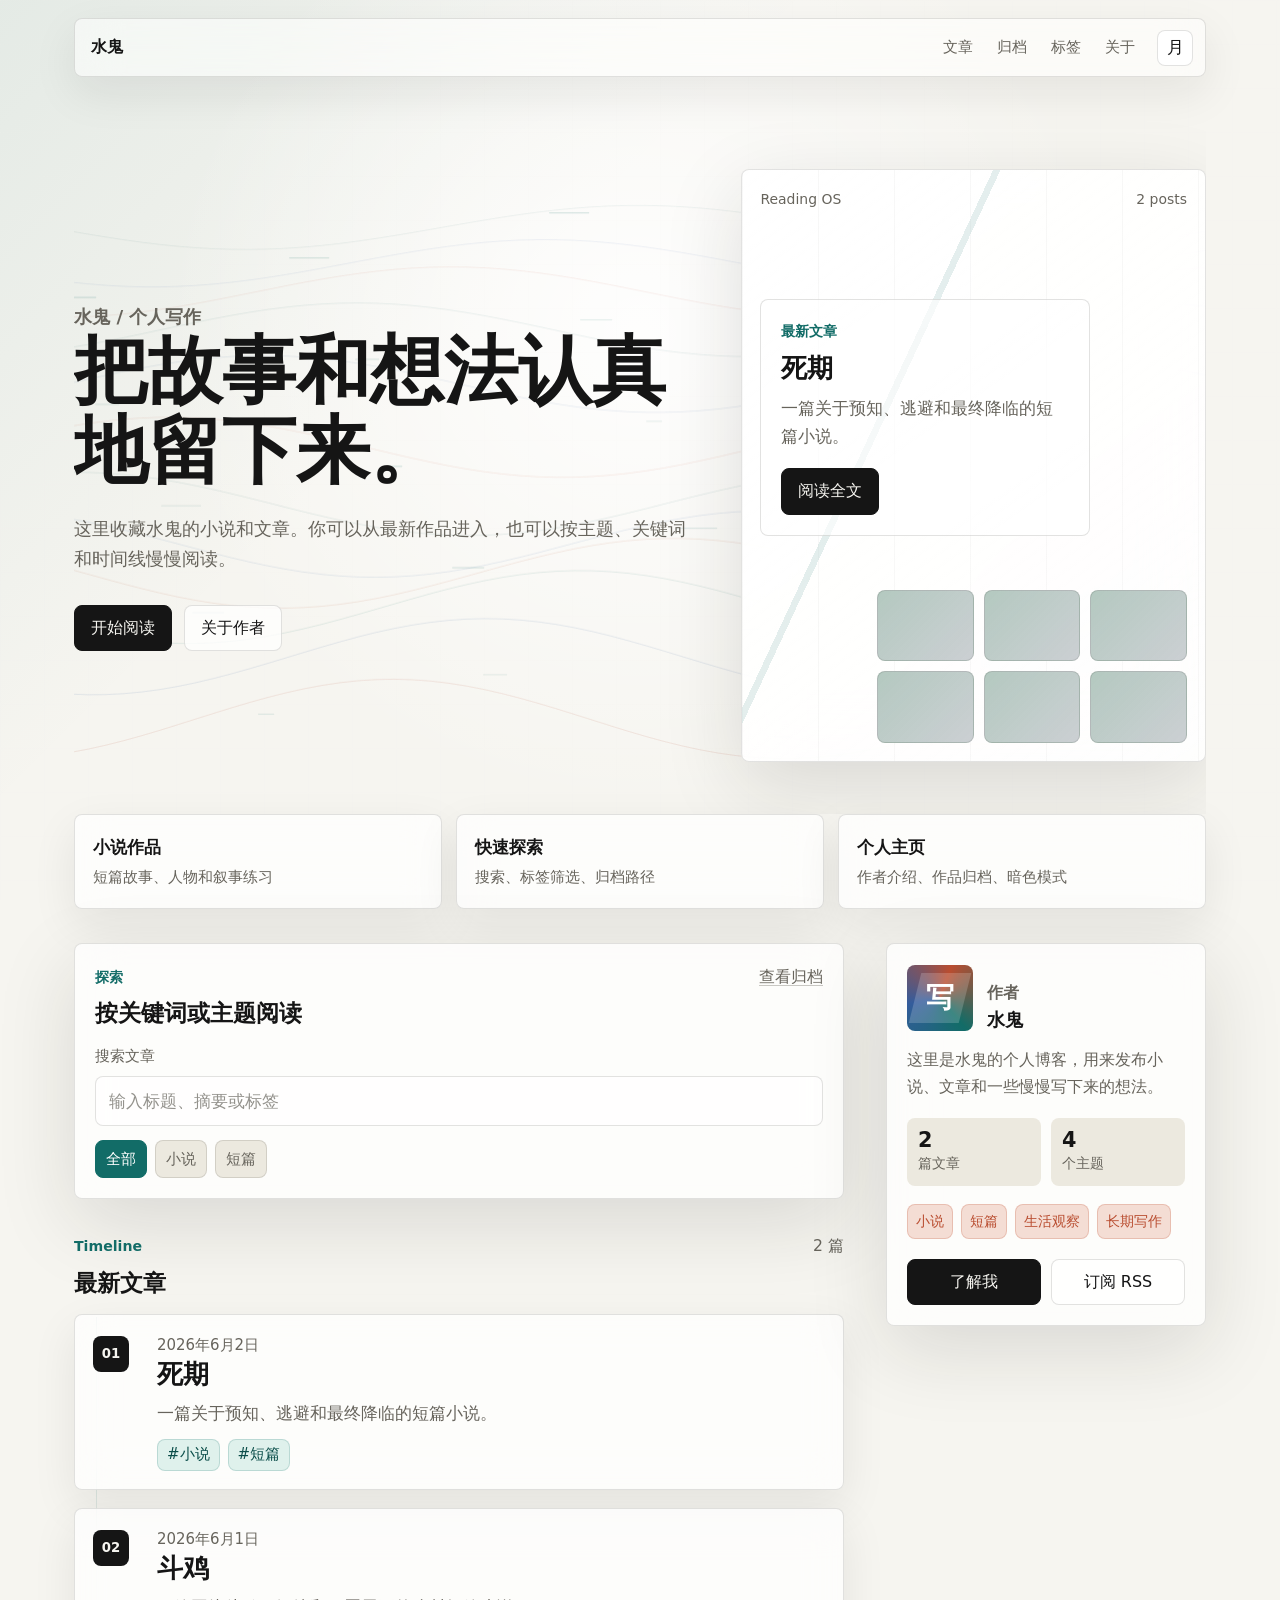
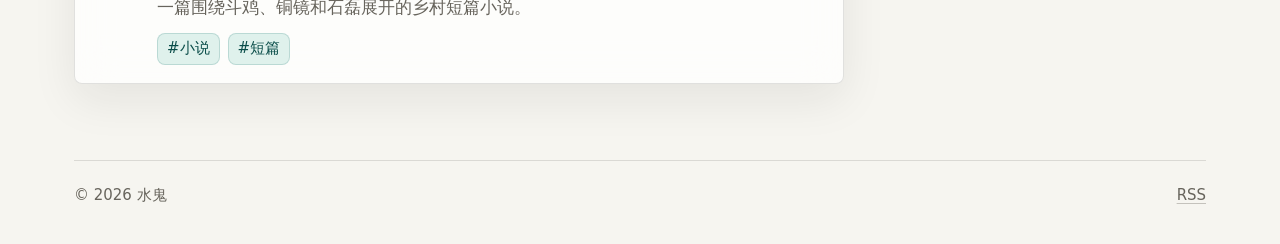
==== commit 79122244: "Add files via upload" ====
--- a/index.html
+++ b/index.html
@@ -1,5 +1,5 @@
-<!DOCTYPE html><html lang="zh-CN"> <head><meta charset="UTF-8"><meta name="description" content="徐家乐的个人文章与小说作品。"><meta name="viewport" content="width=device-width, initial-scale=1.0"><link rel="icon" type="image/svg+xml" href="/favicon.svg"><link rel="alternate" type="application/rss+xml" title="徐家乐 RSS" href="/rss.xml"><title>徐家乐</title><link rel="stylesheet" href="/_astro/BaseLayout.DSLB6Lpn.css"></head> <body> <div class="reading-progress" data-reading-progress aria-hidden="true"></div> <div class="page-shell"> <header class="site-header"> <a class="brand" href="/" aria-label="回到首页">徐家乐</a> <div class="header-actions"> <nav aria-label="主导航"> <a href="/">文章</a><a href="/archive/">归档</a><a href="/tags/">标签</a><a href="/about/">关于</a> </nav> <button class="icon-button" type="button" data-theme-toggle aria-label="切换到深色模式">月</button> </div> </header> <main>  <section class="hero-stage" data-spotlight> <canvas class="kinetic-canvas" data-kinetic-canvas aria-hidden="true"></canvas> <div class="hero-copy" data-reveal> <p class="eyebrow">徐家乐 / 个人写作</p> <h1>把故事和想法认真地留下来。</h1> <p>
-这里收藏徐家乐的小说和文章。你可以从最新作品进入，也可以按主题、关键词和时间线慢慢阅读。
-</p> <div class="hero-actions" aria-label="主要入口"> <a class="primary-link" href="#latest-posts">开始阅读</a> <a class="secondary-link" href="/about/">关于作者</a> </div> </div> <div class="hero-visual" data-depth-card data-reveal> <div class="device-shell"> <div class="device-topline"> <span>Reading OS</span> <span>2 posts</span> </div> <article class="feature-note"> <p>最新文章</p> <h2>死期</h2> <span>一篇关于预知、逃避和最终降临的短篇小说。</span> <a href="/posts/deadline/">阅读全文</a> </article> <div class="signal-grid" aria-hidden="true"> <span></span> <span></span> <span></span> <span></span> <span></span> <span></span> </div> </div> </div> </section> <section class="experience-strip" aria-label="博客特性"> <div data-reveal> <strong>小说作品</strong> <span>短篇故事、人物和叙事练习</span> </div> <div data-reveal> <strong>快速探索</strong> <span>搜索、标签筛选、归档路径</span> </div> <div data-reveal> <strong>个人主页</strong> <span>作者介绍、作品归档、暗色模式</span> </div> </section> <div class="home-grid"> <div> <section class="explore-panel" aria-labelledby="explore-posts" data-depth-card data-reveal> <div class="section-heading"> <div> <p class="eyebrow">探索</p> <h2 id="explore-posts">按关键词或主题阅读</h2> </div> <a href="/archive/">查看归档</a> </div> <label class="search-box"> <span>搜索文章</span> <input data-post-search type="search" placeholder="输入标题、摘要或标签" autocomplete="off"> </label> <div class="filter-row" aria-label="按标签筛选"> <button class="filter-chip is-active" type="button" data-tag-filter="全部" aria-pressed="true"> 全部 </button><button class="filter-chip" type="button" data-tag-filter="小说" aria-pressed="false"> 小说 </button><button class="filter-chip" type="button" data-tag-filter="短篇" aria-pressed="false"> 短篇 </button> </div> </section> <section class="article-section" aria-labelledby="latest-posts"> <div class="section-heading" data-reveal> <div> <p class="eyebrow">Timeline</p> <h2 id="latest-posts">最新文章</h2> </div> <span class="count-label">2 篇</span> </div> <div class="post-list"> <article class="post-card" data-post-card data-depth-card data-reveal data-tags="小说,短篇" data-search-text="死期 一篇关于预知、逃避和最终降临的短篇小说。 小说 短篇" style="--delay: 0ms"> <div class="post-index">01</div> <div class="post-content"> <div class="post-meta">2026年6月2日</div> <h2><a href="/posts/deadline/">死期</a></h2> <p>一篇关于预知、逃避和最终降临的短篇小说。</p> <div class="tag-row" aria-label="文章标签"> <a href="/tags/%E5%B0%8F%E8%AF%B4/">#小说</a><a href="/tags/%E7%9F%AD%E7%AF%87/">#短篇</a> </div> </div> </article><article class="post-card" data-post-card data-depth-card data-reveal data-tags="小说,短篇" data-search-text="斗鸡 一篇围绕斗鸡、铜镜和石磊展开的乡村短篇小说。 小说 短篇" style="--delay: 80ms"> <div class="post-index">02</div> <div class="post-content"> <div class="post-meta">2026年6月1日</div> <h2><a href="/posts/cockfight/">斗鸡</a></h2> <p>一篇围绕斗鸡、铜镜和石磊展开的乡村短篇小说。</p> <div class="tag-row" aria-label="文章标签"> <a href="/tags/%E5%B0%8F%E8%AF%B4/">#小说</a><a href="/tags/%E7%9F%AD%E7%AF%87/">#短篇</a> </div> </div> </article> </div> <p class="empty-state" data-empty-state hidden>没有找到匹配的文章。</p> </section> </div> <aside class="author-panel" data-depth-card data-reveal aria-label="作者资料"> <div class="author-identity"> <div class="author-avatar" aria-hidden="true"> <span>写</span> </div> <div> <p class="eyebrow">作者</p> <h2>徐家乐</h2> </div> </div> <p>
-这里是徐家乐的个人博客，用来发布小说、文章和一些慢慢写下来的想法。
-</p> <div class="author-stats" aria-label="博客概况"> <span><strong>2</strong> 篇文章</span> <span><strong>4</strong> 个主题</span> </div> <div class="topic-list" aria-label="常写主题"> <span>小说</span><span>短篇</span><span>生活观察</span><span>长期写作</span> </div> <div class="author-links"> <a href="/about/">了解我</a> <a href="/rss.xml">订阅 RSS</a> </div> </aside> </div>  </main> <footer class="site-footer"> <span>© 2026 徐家乐</span> <a href="/rss.xml">RSS</a> </footer> </div> <script src="/site.js"></script> </body> </html>+<!DOCTYPE html><html lang="zh-CN"> <head><meta charset="UTF-8"><meta name="description" content="水鬼的个人文章与小说作品。"><meta name="viewport" content="width=device-width, initial-scale=1.0"><link rel="icon" type="image/svg+xml" href="/favicon.svg"><link rel="alternate" type="application/rss+xml" title="水鬼 RSS" href="/rss.xml"><title>水鬼</title><link rel="stylesheet" href="/_astro/BaseLayout.DSLB6Lpn.css"></head> <body> <div class="reading-progress" data-reading-progress aria-hidden="true"></div> <div class="page-shell"> <header class="site-header"> <a class="brand" href="/" aria-label="回到首页">水鬼</a> <div class="header-actions"> <nav aria-label="主导航"> <a href="/">文章</a><a href="/archive/">归档</a><a href="/tags/">标签</a><a href="/about/">关于</a> </nav> <button class="icon-button" type="button" data-theme-toggle aria-label="切换到深色模式">月</button> </div> </header> <main>  <section class="hero-stage" data-spotlight> <canvas class="kinetic-canvas" data-kinetic-canvas aria-hidden="true"></canvas> <div class="hero-copy" data-reveal> <p class="eyebrow">水鬼 / 个人写作</p> <h1>把故事和想法认真地留下来。</h1> <p>
+这里收藏水鬼的小说和文章。你可以从最新作品进入，也可以按主题、关键词和时间线慢慢阅读。
+</p> <div class="hero-actions" aria-label="主要入口"> <a class="primary-link" href="#latest-posts">开始阅读</a> <a class="secondary-link" href="/about/">关于作者</a> </div> </div> <div class="hero-visual" data-depth-card data-reveal> <div class="device-shell"> <div class="device-topline"> <span>Reading OS</span> <span>2 posts</span> </div> <article class="feature-note"> <p>最新文章</p> <h2>死期</h2> <span>一篇关于预知、逃避和最终降临的短篇小说。</span> <a href="/posts/deadline/">阅读全文</a> </article> <div class="signal-grid" aria-hidden="true"> <span></span> <span></span> <span></span> <span></span> <span></span> <span></span> </div> </div> </div> </section> <section class="experience-strip" aria-label="博客特性"> <div data-reveal> <strong>小说作品</strong> <span>短篇故事、人物和叙事练习</span> </div> <div data-reveal> <strong>快速探索</strong> <span>搜索、标签筛选、归档路径</span> </div> <div data-reveal> <strong>个人主页</strong> <span>作者介绍、作品归档、暗色模式</span> </div> </section> <div class="home-grid"> <div> <section class="explore-panel" aria-labelledby="explore-posts" data-depth-card data-reveal> <div class="section-heading"> <div> <p class="eyebrow">探索</p> <h2 id="explore-posts">按关键词或主题阅读</h2> </div> <a href="/archive/">查看归档</a> </div> <label class="search-box"> <span>搜索文章</span> <input data-post-search type="search" placeholder="输入标题、摘要或标签" autocomplete="off"> </label> <div class="filter-row" aria-label="按标签筛选"> <button class="filter-chip is-active" type="button" data-tag-filter="全部" aria-pressed="true"> 全部 </button><button class="filter-chip" type="button" data-tag-filter="小说" aria-pressed="false"> 小说 </button><button class="filter-chip" type="button" data-tag-filter="短篇" aria-pressed="false"> 短篇 </button> </div> </section> <section class="article-section" aria-labelledby="latest-posts"> <div class="section-heading" data-reveal> <div> <p class="eyebrow">Timeline</p> <h2 id="latest-posts">最新文章</h2> </div> <span class="count-label">2 篇</span> </div> <div class="post-list"> <article class="post-card" data-post-card data-depth-card data-reveal data-tags="小说,短篇" data-search-text="死期 一篇关于预知、逃避和最终降临的短篇小说。 小说 短篇" style="--delay: 0ms"> <div class="post-index">01</div> <div class="post-content"> <div class="post-meta">2026年6月2日</div> <h2><a href="/posts/deadline/">死期</a></h2> <p>一篇关于预知、逃避和最终降临的短篇小说。</p> <div class="tag-row" aria-label="文章标签"> <a href="/tags/%E5%B0%8F%E8%AF%B4/">#小说</a><a href="/tags/%E7%9F%AD%E7%AF%87/">#短篇</a> </div> </div> </article><article class="post-card" data-post-card data-depth-card data-reveal data-tags="小说,短篇" data-search-text="斗鸡 一篇围绕斗鸡、铜镜和石磊展开的乡村短篇小说。 小说 短篇" style="--delay: 80ms"> <div class="post-index">02</div> <div class="post-content"> <div class="post-meta">2026年6月1日</div> <h2><a href="/posts/cockfight/">斗鸡</a></h2> <p>一篇围绕斗鸡、铜镜和石磊展开的乡村短篇小说。</p> <div class="tag-row" aria-label="文章标签"> <a href="/tags/%E5%B0%8F%E8%AF%B4/">#小说</a><a href="/tags/%E7%9F%AD%E7%AF%87/">#短篇</a> </div> </div> </article> </div> <p class="empty-state" data-empty-state hidden>没有找到匹配的文章。</p> </section> </div> <aside class="author-panel" data-depth-card data-reveal aria-label="作者资料"> <div class="author-identity"> <div class="author-avatar" aria-hidden="true"> <span>写</span> </div> <div> <p class="eyebrow">作者</p> <h2>水鬼</h2> </div> </div> <p>
+这里是水鬼的个人博客，用来发布小说、文章和一些慢慢写下来的想法。
+</p> <div class="author-stats" aria-label="博客概况"> <span><strong>2</strong> 篇文章</span> <span><strong>4</strong> 个主题</span> </div> <div class="topic-list" aria-label="常写主题"> <span>小说</span><span>短篇</span><span>生活观察</span><span>长期写作</span> </div> <div class="author-links"> <a href="/about/">了解我</a> <a href="/rss.xml">订阅 RSS</a> </div> </aside> </div>  </main> <footer class="site-footer"> <span>© 2026 水鬼</span> <a href="/rss.xml">RSS</a> </footer> </div> <script src="/site.js"></script> </body> </html>
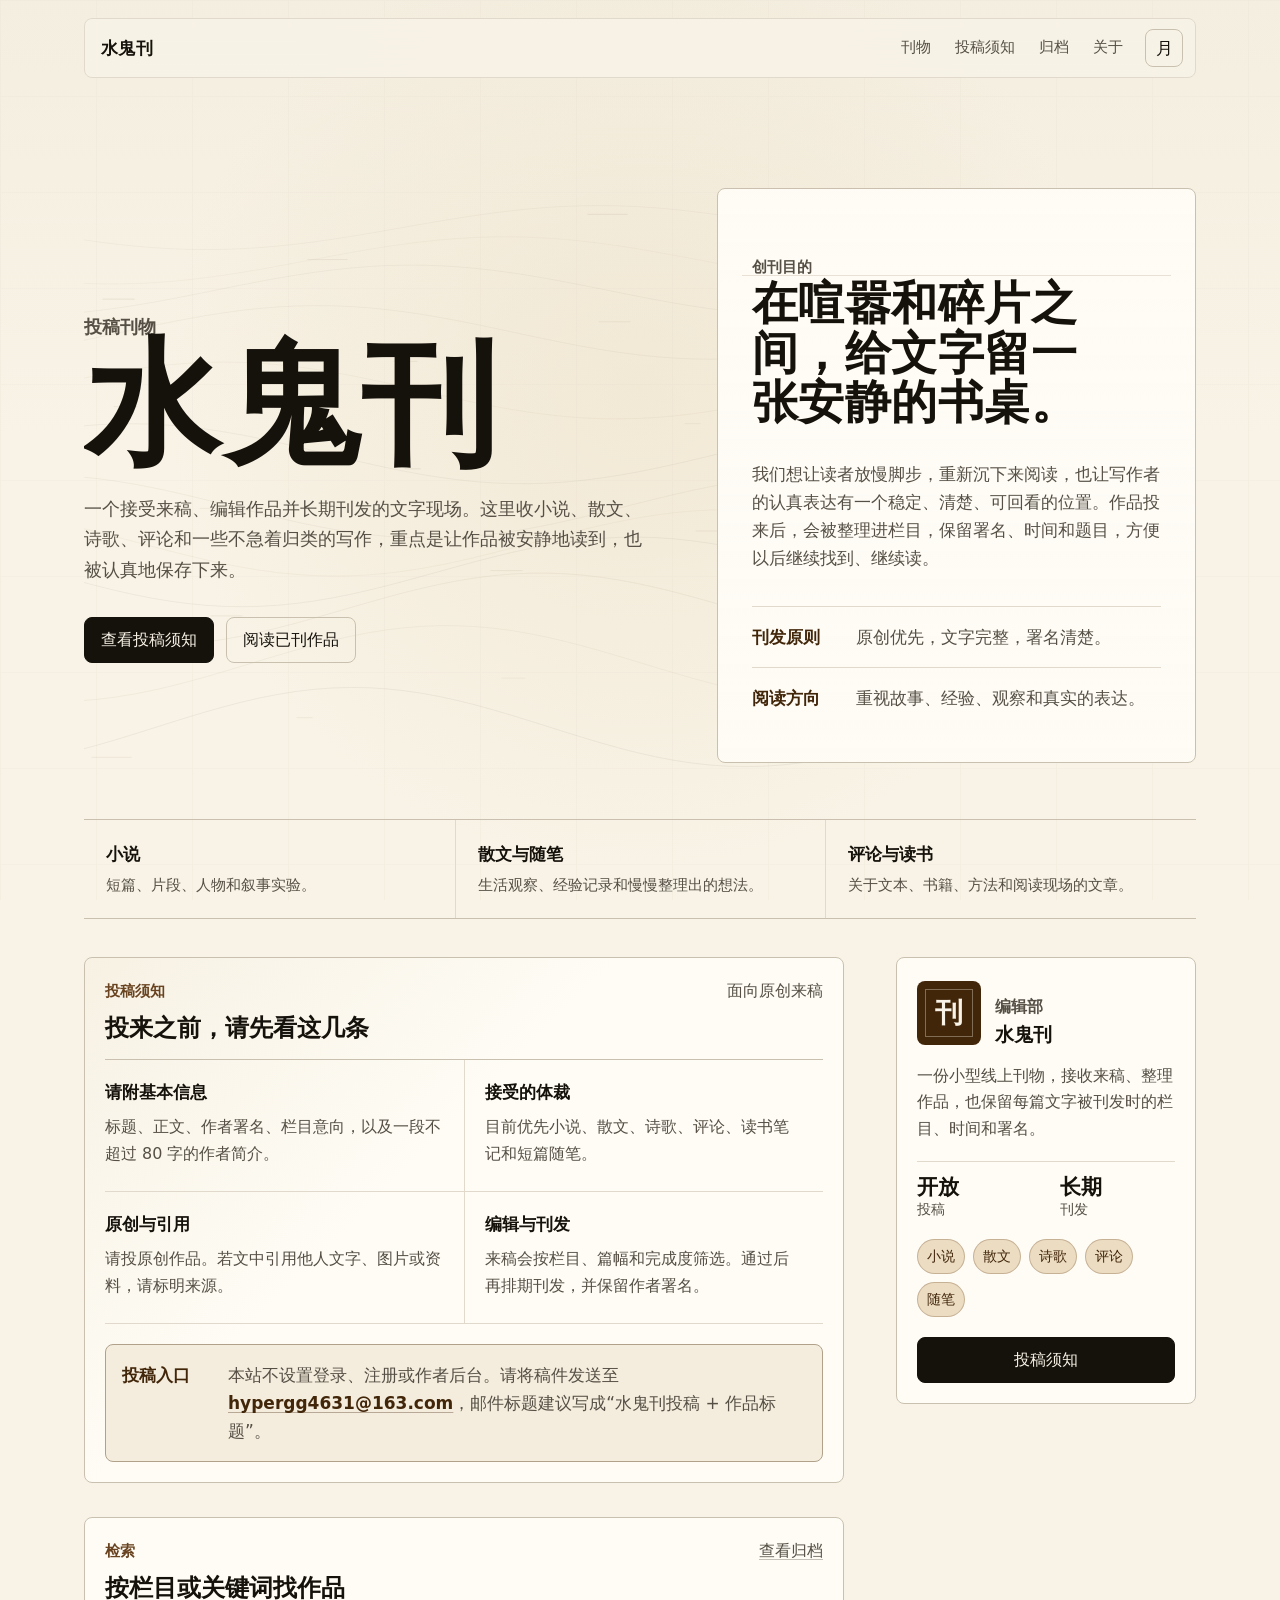
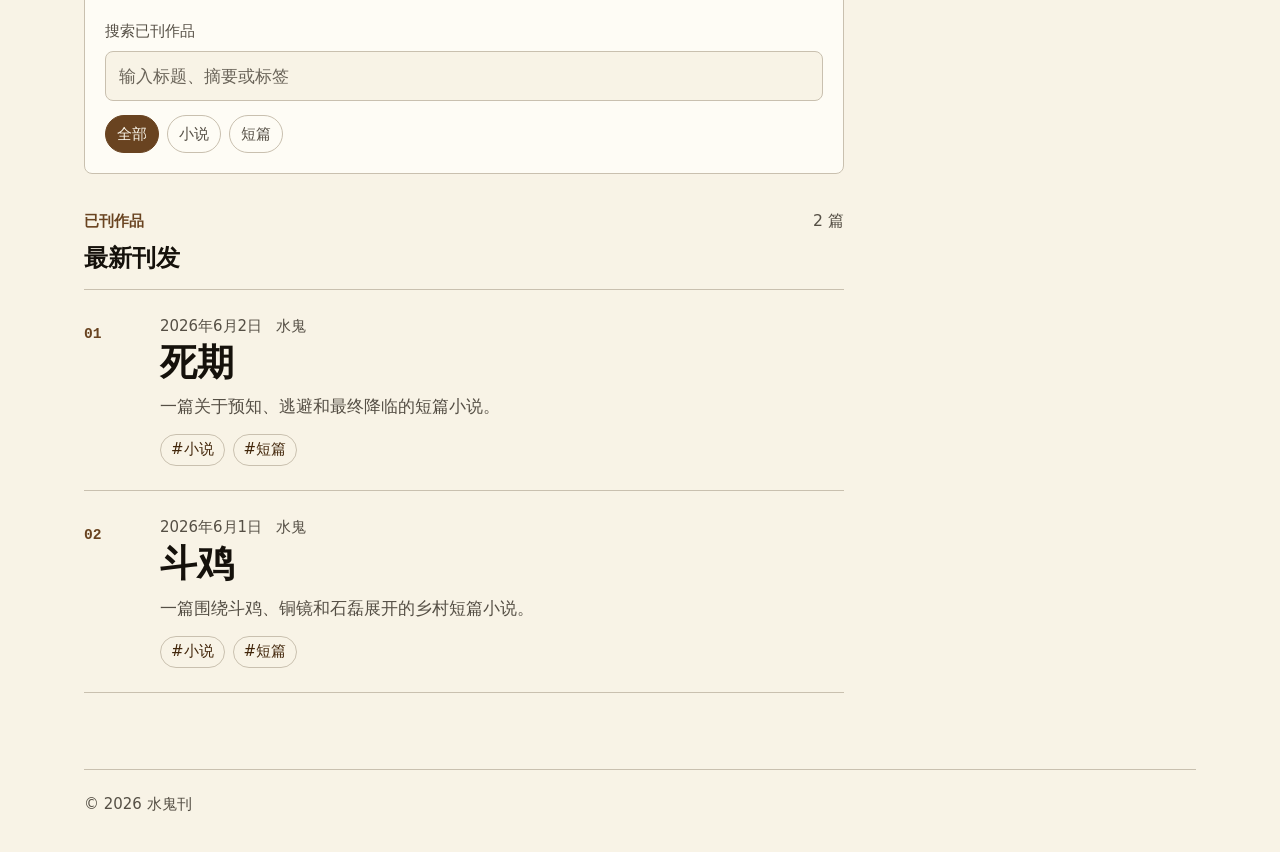
==== commit 64b819a6: "Add files via upload" ====
--- a/index.html
+++ b/index.html
@@ -1,5 +1,10 @@
-<!DOCTYPE html><html lang="zh-CN"> <head><meta charset="UTF-8"><meta name="description" content="水鬼的个人文章与小说作品。"><meta name="viewport" content="width=device-width, initial-scale=1.0"><link rel="icon" type="image/svg+xml" href="/favicon.svg"><link rel="alternate" type="application/rss+xml" title="水鬼 RSS" href="/rss.xml"><title>水鬼</title><link rel="stylesheet" href="/_astro/BaseLayout.DSLB6Lpn.css"></head> <body> <div class="reading-progress" data-reading-progress aria-hidden="true"></div> <div class="page-shell"> <header class="site-header"> <a class="brand" href="/" aria-label="回到首页">水鬼</a> <div class="header-actions"> <nav aria-label="主导航"> <a href="/">文章</a><a href="/archive/">归档</a><a href="/tags/">标签</a><a href="/about/">关于</a> </nav> <button class="icon-button" type="button" data-theme-toggle aria-label="切换到深色模式">月</button> </div> </header> <main>  <section class="hero-stage" data-spotlight> <canvas class="kinetic-canvas" data-kinetic-canvas aria-hidden="true"></canvas> <div class="hero-copy" data-reveal> <p class="eyebrow">水鬼 / 个人写作</p> <h1>把故事和想法认真地留下来。</h1> <p>
-这里收藏水鬼的小说和文章。你可以从最新作品进入，也可以按主题、关键词和时间线慢慢阅读。
-</p> <div class="hero-actions" aria-label="主要入口"> <a class="primary-link" href="#latest-posts">开始阅读</a> <a class="secondary-link" href="/about/">关于作者</a> </div> </div> <div class="hero-visual" data-depth-card data-reveal> <div class="device-shell"> <div class="device-topline"> <span>Reading OS</span> <span>2 posts</span> </div> <article class="feature-note"> <p>最新文章</p> <h2>死期</h2> <span>一篇关于预知、逃避和最终降临的短篇小说。</span> <a href="/posts/deadline/">阅读全文</a> </article> <div class="signal-grid" aria-hidden="true"> <span></span> <span></span> <span></span> <span></span> <span></span> <span></span> </div> </div> </div> </section> <section class="experience-strip" aria-label="博客特性"> <div data-reveal> <strong>小说作品</strong> <span>短篇故事、人物和叙事练习</span> </div> <div data-reveal> <strong>快速探索</strong> <span>搜索、标签筛选、归档路径</span> </div> <div data-reveal> <strong>个人主页</strong> <span>作者介绍、作品归档、暗色模式</span> </div> </section> <div class="home-grid"> <div> <section class="explore-panel" aria-labelledby="explore-posts" data-depth-card data-reveal> <div class="section-heading"> <div> <p class="eyebrow">探索</p> <h2 id="explore-posts">按关键词或主题阅读</h2> </div> <a href="/archive/">查看归档</a> </div> <label class="search-box"> <span>搜索文章</span> <input data-post-search type="search" placeholder="输入标题、摘要或标签" autocomplete="off"> </label> <div class="filter-row" aria-label="按标签筛选"> <button class="filter-chip is-active" type="button" data-tag-filter="全部" aria-pressed="true"> 全部 </button><button class="filter-chip" type="button" data-tag-filter="小说" aria-pressed="false"> 小说 </button><button class="filter-chip" type="button" data-tag-filter="短篇" aria-pressed="false"> 短篇 </button> </div> </section> <section class="article-section" aria-labelledby="latest-posts"> <div class="section-heading" data-reveal> <div> <p class="eyebrow">Timeline</p> <h2 id="latest-posts">最新文章</h2> </div> <span class="count-label">2 篇</span> </div> <div class="post-list"> <article class="post-card" data-post-card data-depth-card data-reveal data-tags="小说,短篇" data-search-text="死期 一篇关于预知、逃避和最终降临的短篇小说。 小说 短篇" style="--delay: 0ms"> <div class="post-index">01</div> <div class="post-content"> <div class="post-meta">2026年6月2日</div> <h2><a href="/posts/deadline/">死期</a></h2> <p>一篇关于预知、逃避和最终降临的短篇小说。</p> <div class="tag-row" aria-label="文章标签"> <a href="/tags/%E5%B0%8F%E8%AF%B4/">#小说</a><a href="/tags/%E7%9F%AD%E7%AF%87/">#短篇</a> </div> </div> </article><article class="post-card" data-post-card data-depth-card data-reveal data-tags="小说,短篇" data-search-text="斗鸡 一篇围绕斗鸡、铜镜和石磊展开的乡村短篇小说。 小说 短篇" style="--delay: 80ms"> <div class="post-index">02</div> <div class="post-content"> <div class="post-meta">2026年6月1日</div> <h2><a href="/posts/cockfight/">斗鸡</a></h2> <p>一篇围绕斗鸡、铜镜和石磊展开的乡村短篇小说。</p> <div class="tag-row" aria-label="文章标签"> <a href="/tags/%E5%B0%8F%E8%AF%B4/">#小说</a><a href="/tags/%E7%9F%AD%E7%AF%87/">#短篇</a> </div> </div> </article> </div> <p class="empty-state" data-empty-state hidden>没有找到匹配的文章。</p> </section> </div> <aside class="author-panel" data-depth-card data-reveal aria-label="作者资料"> <div class="author-identity"> <div class="author-avatar" aria-hidden="true"> <span>写</span> </div> <div> <p class="eyebrow">作者</p> <h2>水鬼</h2> </div> </div> <p>
-这里是水鬼的个人博客，用来发布小说、文章和一些慢慢写下来的想法。
-</p> <div class="author-stats" aria-label="博客概况"> <span><strong>2</strong> 篇文章</span> <span><strong>4</strong> 个主题</span> </div> <div class="topic-list" aria-label="常写主题"> <span>小说</span><span>短篇</span><span>生活观察</span><span>长期写作</span> </div> <div class="author-links"> <a href="/about/">了解我</a> <a href="/rss.xml">订阅 RSS</a> </div> </aside> </div>  </main> <footer class="site-footer"> <span>© 2026 水鬼</span> <a href="/rss.xml">RSS</a> </footer> </div> <script src="/site.js"></script> </body> </html>+<!DOCTYPE html><html lang="zh-CN"> <head><meta charset="UTF-8"><meta name="description" content="水鬼刊是一个接受投稿、编辑与刊发作品的在线刊物。"><meta name="viewport" content="width=device-width, initial-scale=1.0"><link rel="icon" type="image/svg+xml" href="/favicon.svg"><title>水鬼刊</title><link rel="stylesheet" href="/_astro/BaseLayout.CRaoIk6J.css"></head> <body> <div class="reading-progress" data-reading-progress aria-hidden="true"></div> <div class="page-shell"> <header class="site-header"> <a class="brand" href="/" aria-label="回到首页">水鬼刊</a> <div class="header-actions"> <nav aria-label="主导航"> <a href="/">刊物</a><a href="/#submission-guidelines">投稿须知</a><a href="/archive/">归档</a><a href="/about/">关于</a> </nav> <button class="icon-button" type="button" data-theme-toggle aria-label="切换到深色模式">月</button> </div> </header> <main>  <section class="hero-stage magazine-hero" data-spotlight> <canvas class="kinetic-canvas" data-kinetic-canvas aria-hidden="true"></canvas> <div class="hero-copy" data-reveal> <p class="eyebrow">投稿刊物</p> <h1>水鬼刊</h1> <p>
+一个接受来稿、编辑作品并长期刊发的文字现场。这里收小说、散文、诗歌、评论和一些不急着归类的写作，重点是让作品被安静地读到，也被认真地保存下来。
+</p> <div class="hero-actions" aria-label="主要入口"> <a class="primary-link" href="#submission-guidelines">查看投稿须知</a> <a class="secondary-link" href="#latest-issue">阅读已刊作品</a> </div> </div> <aside class="mission-card" data-depth-card data-reveal aria-labelledby="mission-title"> <p class="eyebrow">创刊目的</p> <h2 id="mission-title">在喧嚣和碎片之间，给文字留一张安静的书桌。</h2> <p>
+我们想让读者放慢脚步，重新沉下来阅读，也让写作者的认真表达有一个稳定、清楚、可回看的位置。作品投来后，会被整理进栏目，保留署名、时间和题目，方便以后继续找到、继续读。
+</p> <dl class="mission-lines"> <div> <dt>刊发原则</dt> <dd>原创优先，文字完整，署名清楚。</dd> </div> <div> <dt>阅读方向</dt> <dd>重视故事、经验、观察和真实的表达。</dd> </div> </dl> </aside> </section> <section class="publication-strip" aria-label="刊物栏目"> <div data-reveal> <strong>小说</strong> <span>短篇、片段、人物和叙事实验。</span> </div> <div data-reveal> <strong>散文与随笔</strong> <span>生活观察、经验记录和慢慢整理出的想法。</span> </div> <div data-reveal> <strong>评论与读书</strong> <span>关于文本、书籍、方法和阅读现场的文章。</span> </div> </section> <div class="home-grid"> <div> <section class="submission-panel" id="submission-guidelines" data-reveal> <div class="section-heading"> <div> <p class="eyebrow">投稿须知</p> <h2>投来之前，请先看这几条</h2> </div> <span class="count-label">面向原创来稿</span> </div> <div class="guideline-list"> <article> <strong>请附基本信息</strong> <p>标题、正文、作者署名、栏目意向，以及一段不超过 80 字的作者简介。</p> </article> <article> <strong>接受的体裁</strong> <p>目前优先小说、散文、诗歌、评论、读书笔记和短篇随笔。</p> </article> <article> <strong>原创与引用</strong> <p>请投原创作品。若文中引用他人文字、图片或资料，请标明来源。</p> </article> <article> <strong>编辑与刊发</strong> <p>来稿会按栏目、篇幅和完成度筛选。通过后再排期刊发，并保留作者署名。</p> </article> </div> <div class="submission-note"> <strong>投稿入口</strong> <p>
+本站不设置登录、注册或作者后台。请将稿件发送至
+<a href="mailto:hypergg4631@163.com?subject=水鬼刊投稿">hypergg4631@163.com</a>，邮件标题建议写成“水鬼刊投稿 + 作品标题”。
+</p> </div> </section> <section class="explore-panel" aria-labelledby="explore-posts" data-depth-card data-reveal> <div class="section-heading"> <div> <p class="eyebrow">检索</p> <h2 id="explore-posts">按栏目或关键词找作品</h2> </div> <a href="/archive/">查看归档</a> </div> <label class="search-box"> <span>搜索已刊作品</span> <input data-post-search type="search" placeholder="输入标题、摘要或标签" autocomplete="off"> </label> <div class="filter-row" aria-label="按标签筛选"> <button class="filter-chip is-active" type="button" data-tag-filter="全部" aria-pressed="true"> 全部 </button><button class="filter-chip" type="button" data-tag-filter="小说" aria-pressed="false"> 小说 </button><button class="filter-chip" type="button" data-tag-filter="短篇" aria-pressed="false"> 短篇 </button> </div> </section> <section class="article-section" id="latest-issue" aria-labelledby="latest-posts"> <div class="section-heading" data-reveal> <div> <p class="eyebrow">已刊作品</p> <h2 id="latest-posts">最新刊发</h2> </div> <span class="count-label">2 篇</span> </div> <div class="post-list"> <article class="post-card" data-post-card data-depth-card data-reveal data-tags="小说,短篇" data-search-text="死期 一篇关于预知、逃避和最终降临的短篇小说。 水鬼 小说 短篇" style="--delay: 0ms"> <div class="post-index">01</div> <div class="post-content"> <div class="post-meta"> <time datetime="2026-06-02T00:00:00.000Z">2026年6月2日</time> <span>水鬼</span> </div> <h2><a href="/posts/deadline/">死期</a></h2> <p>一篇关于预知、逃避和最终降临的短篇小说。</p> <div class="tag-row" aria-label="文章标签"> <a href="/tags/%E5%B0%8F%E8%AF%B4/">#小说</a><a href="/tags/%E7%9F%AD%E7%AF%87/">#短篇</a> </div> </div> </article><article class="post-card" data-post-card data-depth-card data-reveal data-tags="小说,短篇" data-search-text="斗鸡 一篇围绕斗鸡、铜镜和石磊展开的乡村短篇小说。 水鬼 小说 短篇" style="--delay: 80ms"> <div class="post-index">02</div> <div class="post-content"> <div class="post-meta"> <time datetime="2026-06-01T00:00:00.000Z">2026年6月1日</time> <span>水鬼</span> </div> <h2><a href="/posts/cockfight/">斗鸡</a></h2> <p>一篇围绕斗鸡、铜镜和石磊展开的乡村短篇小说。</p> <div class="tag-row" aria-label="文章标签"> <a href="/tags/%E5%B0%8F%E8%AF%B4/">#小说</a><a href="/tags/%E7%9F%AD%E7%AF%87/">#短篇</a> </div> </div> </article> </div> <p class="empty-state" data-empty-state hidden>没有找到匹配的作品。</p> </section> </div> <aside class="author-panel" data-depth-card data-reveal aria-label="刊物资料"> <div class="author-identity"> <div class="author-avatar" aria-hidden="true"> <span>刊</span> </div> <div> <p class="eyebrow">编辑部</p> <h2>水鬼刊</h2> </div> </div> <p>
+一份小型线上刊物，接收来稿、整理作品，也保留每篇文字被刊发时的栏目、时间和署名。
+</p> <div class="author-stats" aria-label="刊物状态"> <span><strong>开放</strong> 投稿</span> <span><strong>长期</strong> 刊发</span> </div> <div class="topic-list" aria-label="收稿栏目"> <span>小说</span><span>散文</span><span>诗歌</span><span>评论</span><span>随笔</span> </div> <div class="author-links"> <a href="/#submission-guidelines">投稿须知</a> </div> </aside> </div>  </main> <footer class="site-footer"> <span>© 2026 水鬼刊</span> </footer> </div> <script src="/site.js"></script> </body> </html>
--- a/_astro/BaseLayout.CRaoIk6J.css
+++ b/_astro/BaseLayout.CRaoIk6J.css
@@ -0,0 +1 @@
+:root{color-scheme:light;--bg: oklch(.965 .018 88);--bg-rgb: 247, 244, 232;--surface: oklch(.99 .009 88);--surface-soft: oklch(.93 .022 88);--text: oklch(.18 .014 82);--muted: oklch(.43 .018 78);--line: oklch(.81 .025 82);--line-soft: oklch(.89 .02 84);--accent: oklch(.42 .072 62);--accent-strong: oklch(.3 .058 62);--accent-soft: oklch(.9 .038 82);--focus: oklch(.52 .15 32);--max-width: 1160px;--reading-width: 700px;--spotlight-x: 50%;--spotlight-y: 16%}:root[data-theme=dark]{color-scheme:dark;--bg: oklch(.16 .015 70);--bg-rgb: 22, 19, 15;--surface: oklch(.22 .016 72);--surface-soft: oklch(.29 .018 72);--text: oklch(.92 .018 85);--muted: oklch(.72 .02 82);--line: oklch(.36 .02 72);--line-soft: oklch(.3 .018 72);--accent: oklch(.75 .09 66);--accent-strong: oklch(.84 .075 66);--accent-soft: oklch(.3 .045 68);--focus: oklch(.72 .16 45)}*{box-sizing:border-box}html{background:radial-gradient(circle at var(--spotlight-x) var(--spotlight-y),color-mix(in oklch,var(--accent-soft) 46%,transparent),transparent 28rem),linear-gradient(180deg,color-mix(in oklch,var(--surface-soft) 42%,transparent),transparent 26rem),var(--bg);color:var(--text);font-family:ui-sans-serif,system-ui,-apple-system,BlinkMacSystemFont,Segoe UI,sans-serif;font-size:17px;line-height:1.65;scroll-behavior:smooth}body{margin:0}body:before{background:linear-gradient(90deg,color-mix(in oklch,var(--line-soft) 70%,transparent) 1px,transparent 1px),linear-gradient(color-mix(in oklch,var(--line-soft) 42%,transparent) 1px,transparent 1px);background-size:96px 96px;content:"";inset:0;opacity:.26;pointer-events:none;position:fixed;z-index:-1}a{color:inherit;text-decoration-color:color-mix(in oklch,currentColor 34%,transparent);text-underline-offset:.18em;transition:color .18s ease,text-decoration-color .18s ease,background-color .18s ease,border-color .18s ease,transform .18s ease}a:hover{color:var(--accent-strong);text-decoration-color:currentColor}button,input{font:inherit}a:focus-visible,button:focus-visible,input:focus-visible{border-radius:8px;outline:3px solid color-mix(in oklch,var(--focus) 58%,transparent);outline-offset:4px}.reading-progress{background:var(--accent);height:3px;left:0;position:fixed;right:0;top:0;transform:scaleX(0);transform-origin:left;z-index:40}.page-shell{margin:0 auto;max-width:var(--max-width);min-height:100dvh;padding:18px 24px 36px}.site-header{align-items:center;background:color-mix(in oklch,var(--bg) 88%,transparent);border:1px solid var(--line-soft);border-radius:8px;display:flex;gap:20px;justify-content:space-between;padding:10px 12px 10px 16px;position:sticky;top:14px;z-index:30}@supports (backdrop-filter: blur(16px)){.site-header{backdrop-filter:blur(18px)}}.brand{color:var(--text);font-size:1rem;font-weight:820;letter-spacing:.02em;text-decoration:none;white-space:nowrap}.header-actions{align-items:center;display:flex;gap:12px}.site-header nav{align-items:center;display:flex;flex-wrap:wrap;gap:4px;justify-content:flex-end}.site-header nav a{border-radius:8px;color:var(--muted);font-size:.9rem;min-height:36px;padding:6px 10px;text-decoration:none}.site-header nav a:hover{background:var(--surface-soft);color:var(--text)}.icon-button{align-items:center;background:transparent;border:1px solid var(--line);border-radius:8px;color:var(--text);cursor:pointer;display:inline-flex;height:38px;justify-content:center;line-height:1;min-width:38px;padding:0}.icon-button:hover{background:var(--surface-soft);border-color:var(--accent);color:var(--accent-strong);transform:translateY(-1px)}main{padding:34px 0 32px}.hero-stage{align-items:center;display:grid;gap:clamp(28px,5vw,76px);grid-template-columns:minmax(0,1.02fr) minmax(300px,.72fr);min-height:min(620px,calc(100dvh - 118px));overflow:hidden;padding:clamp(34px,6vw,76px) 0 clamp(30px,5vw,56px);position:relative}.magazine-hero{grid-template-columns:minmax(0,.95fr) minmax(320px,.8fr)}.kinetic-canvas{inset:0;opacity:.56;pointer-events:none;position:absolute;width:100%;height:100%;z-index:-1}.hero-copy{max-width:780px}.eyebrow{color:var(--accent);font-size:.86rem;font-weight:760;margin:0 0 12px}h1,h2,h3{line-height:1.08;margin:0;text-wrap:balance}.hero-copy h1{font-family:"Noto Serif SC",Songti SC,STSong,ui-serif,Georgia,serif;font-size:clamp(4.6rem,18vw,8.8rem);font-weight:900;letter-spacing:.02em;line-height:.94}.magazine-hero .hero-copy h1{font-size:clamp(4.2rem,14vw,8rem)}.intro h1,.page-title h1,.article-header h1{font-family:"Noto Serif SC",Songti SC,STSong,ui-serif,Georgia,serif;font-size:clamp(2.2rem,7vw,3.65rem);font-weight:850;max-width:800px}.hero-copy p,.intro p,.page-title p,.article-header p{color:var(--muted);font-size:1.08rem;margin:24px 0 0;max-width:620px;text-wrap:pretty}.hero-actions{display:flex;flex-wrap:wrap;gap:12px;margin-top:32px}.primary-link,.secondary-link,.author-links a,.feature-note a{align-items:center;border-radius:8px;display:inline-flex;font-size:.94rem;justify-content:center;min-height:44px;padding:9px 16px;text-decoration:none}.primary-link,.author-links a:first-child,.feature-note a{background:var(--text);border:1px solid var(--text);color:var(--bg)}.secondary-link,.author-links a:nth-child(2){background:transparent;border:1px solid var(--line);color:var(--text)}.primary-link:hover,.secondary-link:hover,.author-links a:hover,.feature-note a:hover{transform:translateY(-2px)}.hero-visual{perspective:1000px}.mission-card{background:linear-gradient(180deg,color-mix(in oklch,var(--surface) 92%,transparent),var(--surface)),var(--surface);border:1px solid var(--line);border-radius:8px;min-height:430px;padding:clamp(22px,4vw,34px);position:relative;transform-style:preserve-3d}.mission-card:before{background:color-mix(in oklch,var(--accent) 14%,transparent);content:"";height:1px;left:24px;position:absolute;right:24px;top:86px}.mission-card h2{font-family:"Noto Serif SC",Songti SC,STSong,ui-serif,serif;font-size:clamp(1.8rem,4vw,2.7rem);letter-spacing:.01em;max-width:520px}.mission-card>p{color:var(--muted);margin:32px 0 0;max-width:560px}.mission-lines{border-top:1px solid var(--line-soft);display:grid;gap:0;margin:34px 0 0}.mission-lines div{display:grid;gap:12px;grid-template-columns:92px minmax(0,1fr);padding:16px 0}.mission-lines div+div{border-top:1px solid var(--line-soft)}.mission-lines dt{color:var(--accent-strong);font-weight:780}.mission-lines dd{color:var(--muted);margin:0}.device-shell{background:color-mix(in oklch,var(--surface) 86%,transparent);border:1px solid var(--line);border-radius:8px;min-height:430px;overflow:hidden;padding:18px;position:relative;transform-style:preserve-3d}.device-shell:before{background:linear-gradient(115deg,transparent 0 36%,color-mix(in oklch,var(--accent) 34%,transparent) 36% 37%,transparent 37% 100%),linear-gradient(180deg,transparent,color-mix(in oklch,var(--accent-soft) 28%,transparent));content:"";inset:0;opacity:.52;position:absolute}.device-topline,.feature-note,.signal-grid{position:relative}.device-topline{align-items:center;border-bottom:1px solid var(--line-soft);color:var(--muted);display:flex;font-size:.84rem;justify-content:space-between;padding-bottom:12px}.feature-note{background:var(--surface);border:1px solid var(--line);border-radius:8px;margin-top:76px;max-width:340px;padding:20px}.feature-note p{color:var(--accent);font-size:.84rem;font-weight:760;margin:0 0 10px}.feature-note h2{font-size:1.65rem}.feature-note span{color:var(--muted);display:block;margin-top:12px}.feature-note a{margin-top:18px}.signal-grid{display:grid;gap:10px;grid-template-columns:repeat(3,1fr);margin-left:auto;margin-top:44px;width:min(100%,300px)}.signal-grid span{aspect-ratio:1.7;background:color-mix(in oklch,var(--accent-soft) 52%,var(--surface));border:1px solid var(--line-soft);border-radius:8px}.experience-strip,.publication-strip{border-bottom:1px solid var(--line);border-top:1px solid var(--line);display:grid;gap:0;grid-template-columns:repeat(3,1fr);margin-bottom:38px}.experience-strip div,.publication-strip div{padding:20px 22px}.experience-strip div+div,.publication-strip div+div{border-left:1px solid var(--line-soft)}.experience-strip strong,.experience-strip span,.publication-strip strong,.publication-strip span{display:block}.experience-strip strong,.publication-strip strong{font-size:1rem}.experience-strip span,.publication-strip span{color:var(--muted);font-size:.9rem;margin-top:5px}.home-grid,.about-grid{align-items:start;display:grid;gap:clamp(28px,5vw,52px);grid-template-columns:minmax(0,1fr) 300px}.about-grid{grid-template-columns:minmax(0,var(--reading-width)) 300px}.author-panel,.explore-panel,.submission-panel{background:var(--surface);border:1px solid var(--line);border-radius:8px}.author-panel{padding:20px;position:sticky;top:92px;transform-style:preserve-3d}.author-identity{align-items:center;display:flex;gap:14px}.author-avatar{align-items:center;aspect-ratio:1;background:var(--accent-strong);border-radius:8px;color:var(--bg);display:inline-flex;flex:0 0 64px;font-family:"Noto Serif SC",Songti SC,ui-serif,serif;font-size:1.62rem;font-weight:900;justify-content:center;overflow:hidden;position:relative}.author-avatar:before{border:1px solid color-mix(in oklch,var(--bg) 34%,transparent);content:"";inset:8px;position:absolute}.author-avatar span{position:relative}.author-panel .eyebrow{margin-bottom:2px}.author-panel h2{font-size:1.12rem;line-height:1.24}.author-panel p{color:var(--muted);font-size:.95rem;margin:16px 0 0}.author-stats{border-top:1px solid var(--line-soft);display:grid;gap:0;grid-template-columns:1fr 1fr;margin-top:18px}.author-stats span{color:var(--muted);display:grid;font-size:.82rem;padding:13px 0 0}.author-stats span+span{padding-left:14px}.author-stats strong{color:var(--text);font-size:1.25rem;line-height:1.1}.topic-list{display:flex;flex-wrap:wrap;gap:8px;margin-top:18px}.topic-list span{background:var(--accent-soft);border:1px solid color-mix(in oklch,var(--accent) 28%,transparent);border-radius:999px;color:var(--accent-strong);font-size:.82rem;padding:5px 9px}.author-links{display:grid;gap:10px;grid-template-columns:1fr;margin-top:20px}.explore-panel,.submission-panel{margin-bottom:34px;padding:20px}.submission-panel{background:linear-gradient(135deg,color-mix(in oklch,var(--accent-soft) 34%,transparent),transparent 42%),var(--surface)}.guideline-list{border-top:1px solid var(--line);display:grid;grid-template-columns:repeat(2,minmax(0,1fr))}.guideline-list article{border-bottom:1px solid var(--line-soft);min-height:132px;padding:18px 20px 18px 0}.guideline-list article:nth-child(2n){border-left:1px solid var(--line-soft);padding-left:20px}.guideline-list strong{display:block;font-size:1rem}.guideline-list p{color:var(--muted);font-size:.94rem;margin:8px 0 0;text-wrap:pretty}.submission-note{align-items:start;background:color-mix(in oklch,var(--accent-soft) 48%,var(--surface));border:1px solid color-mix(in oklch,var(--accent) 24%,var(--line));border-radius:8px;display:grid;gap:10px;grid-template-columns:96px minmax(0,1fr);margin-top:20px;padding:16px}.submission-note strong{color:var(--accent-strong)}.submission-note p{color:var(--muted);margin:0}.submission-note a{color:var(--accent-strong);font-weight:760}.section-heading{align-items:baseline;display:flex;gap:16px;justify-content:space-between;margin-bottom:18px}.section-heading h2{font-size:1.4rem}.section-heading a,.count-label{color:var(--muted);font-size:.92rem}.search-box{display:grid;gap:8px}.search-box span{color:var(--muted);font-size:.86rem}.search-box input{background:var(--bg);border:1px solid var(--line);border-radius:8px;color:var(--text);min-height:48px;padding:10px 13px;width:100%}.search-box input::placeholder{color:color-mix(in oklch,var(--muted) 86%,var(--bg))}.filter-row{display:flex;flex-wrap:wrap;gap:8px;margin-top:14px}.filter-chip{background:transparent;border:1px solid var(--line);border-radius:999px;color:var(--muted);cursor:pointer;font-size:.86rem;min-height:36px;padding:6px 11px;transition:transform .16s ease,background-color .16s ease,color .16s ease}.filter-chip:hover{transform:translateY(-1px)}.filter-chip.is-active{background:var(--accent);border-color:var(--accent);color:var(--bg)}.article-section{position:relative}.post-list{display:grid;gap:0}.post-card{border-top:1px solid var(--line);display:grid;gap:18px;grid-template-columns:58px minmax(0,1fr);padding:24px 0;position:relative;transform-style:preserve-3d;transition:border-color .18s ease,transform .18s ease}.post-card:last-child{border-bottom:1px solid var(--line)}.post-card:hover{border-color:var(--accent)}.post-card[hidden]{display:none}.post-index{color:var(--accent);font-family:ui-monospace,SFMono-Regular,Consolas,Liberation Mono,monospace;font-size:.86rem;font-weight:760;margin-top:8px}.post-card h2{font-family:"Noto Serif SC",Songti SC,STSong,ui-serif,serif;font-size:clamp(1.58rem,4vw,2.15rem);margin-top:4px}.post-card h2 a{text-decoration:none}.post-card p{color:var(--muted);margin:10px 0 14px;max-width:680px;text-wrap:pretty}.post-meta{align-items:center;color:var(--muted);display:flex;flex-wrap:wrap;font-size:.88rem;gap:8px 14px}.tag-row{display:flex;flex-wrap:wrap;gap:8px}.tag-row a,.tag-cloud a{background:transparent;border:1px solid var(--line);border-radius:999px;color:var(--accent-strong);font-size:.88rem;line-height:1.2;padding:6px 10px;text-decoration:none}.tag-row a:hover,.tag-cloud a:hover{background:var(--accent-soft);border-color:color-mix(in oklch,var(--accent) 34%,var(--line));transform:translateY(-1px)}.empty-state{border:1px dashed var(--line);border-radius:8px;color:var(--muted);margin-top:16px;padding:16px}.page-title{border-bottom:1px solid var(--line);margin-bottom:34px;padding-bottom:28px}.article-page{margin:0 auto;max-width:var(--reading-width)}.article-header{border-bottom:1px solid var(--line);margin-bottom:34px;padding-bottom:28px}.article-header h1,.page-title h1{margin-top:12px}.article-header .tag-row{margin-top:18px}.prose{font-family:"Noto Serif SC",Songti SC,STSong,ui-serif,Georgia,serif;font-size:clamp(1.06rem,2vw,1.13rem);line-height:1.94}.prose>*+*{margin-top:1.05em}.prose h2{font-family:ui-sans-serif,system-ui,-apple-system,BlinkMacSystemFont,Segoe UI,sans-serif;font-size:1.32rem;margin-top:2.25em}.prose p{margin-bottom:0;text-wrap:pretty}.prose ul,.prose ol{padding-left:1.4em}.prose li+li{margin-top:.35em}.prose code{background:var(--surface-soft);border-radius:4px;font-family:ui-monospace,SFMono-Regular,Consolas,Liberation Mono,monospace;font-size:.92em;padding:.1em .28em}.prose pre{background:#0d1611;border-radius:8px;color:#f1f3ed;overflow-x:auto;padding:18px}.prose pre code{background:transparent;color:inherit;padding:0}.archive-list{display:grid;gap:32px}.archive-year h2{color:var(--accent);font-size:1rem;margin-bottom:10px}.archive-year ul{display:grid;gap:12px;list-style:none;margin:0;padding:0}.archive-year li{align-items:baseline;display:grid;gap:14px;grid-template-columns:74px 1fr}.archive-year time{color:var(--muted);font-size:.9rem}.tag-cloud{display:flex;flex-wrap:wrap;gap:10px}.tag-cloud a{align-items:center;display:inline-flex;gap:8px}.tag-cloud small{color:var(--muted);font-size:.78rem}.site-footer{align-items:center;border-top:1px solid var(--line);color:var(--muted);display:flex;font-size:.88rem;gap:16px;justify-content:space-between;margin-top:44px;padding-top:22px}[data-reveal]{opacity:1;transform:translateY(16px);transition:opacity .62s ease,transform .62s cubic-bezier(.2,.8,.2,1);transition-delay:var(--delay, 0ms)}[data-reveal].is-visible{opacity:1;transform:translateY(0)}@media(prefers-reduced-motion:reduce){*,*:before,*:after{animation-duration:.01ms!important;scroll-behavior:auto!important;transition-duration:.01ms!important}[data-reveal]{opacity:1;transform:none}}@media(max-width:980px){.hero-stage,.home-grid,.about-grid{grid-template-columns:1fr}.hero-stage{min-height:auto}.hero-visual{max-width:560px}.mission-card{max-width:720px}.author-panel{position:static}}@media(max-width:760px){html{font-size:16px}.page-shell{padding:12px 18px 30px}.site-header{align-items:flex-start;flex-direction:column;top:8px}.header-actions{align-items:flex-start;justify-content:space-between;width:100%}.site-header nav{justify-content:flex-start}main{padding-top:26px}.hero-stage{gap:24px;padding:32px 0 20px}.hero-copy h1{font-size:clamp(4rem,26vw,6.4rem)}.hero-copy p{font-size:1rem;margin-top:16px}.hero-actions{margin-top:20px}.primary-link,.secondary-link{min-height:42px}.device-shell{min-height:250px;padding:14px}.feature-note{margin-top:28px;padding:16px}.feature-note h2{font-size:1.25rem}.feature-note span{margin-top:8px}.feature-note a{margin-top:12px;min-height:38px}.signal-grid{display:none}.experience-strip,.publication-strip{grid-template-columns:1fr}.experience-strip div+div,.publication-strip div+div{border-left:0;border-top:1px solid var(--line-soft)}.mission-card{min-height:auto;padding:20px}.mission-card:before{left:20px;right:20px;top:72px}.mission-card>p{margin-top:24px}.mission-lines div,.submission-note,.guideline-list{grid-template-columns:1fr}.guideline-list article,.guideline-list article:nth-child(2n){border-left:0;padding-left:0;padding-right:0}.section-heading{align-items:flex-start;flex-direction:column;gap:8px}.author-links,.author-stats{grid-template-columns:1fr}.author-stats span+span{padding-left:0}.post-card{grid-template-columns:1fr}.post-index{margin-top:0}.archive-year li{gap:4px;grid-template-columns:1fr}}@media(max-width:430px){.hero-actions{display:grid}.device-shell{min-height:238px}}
